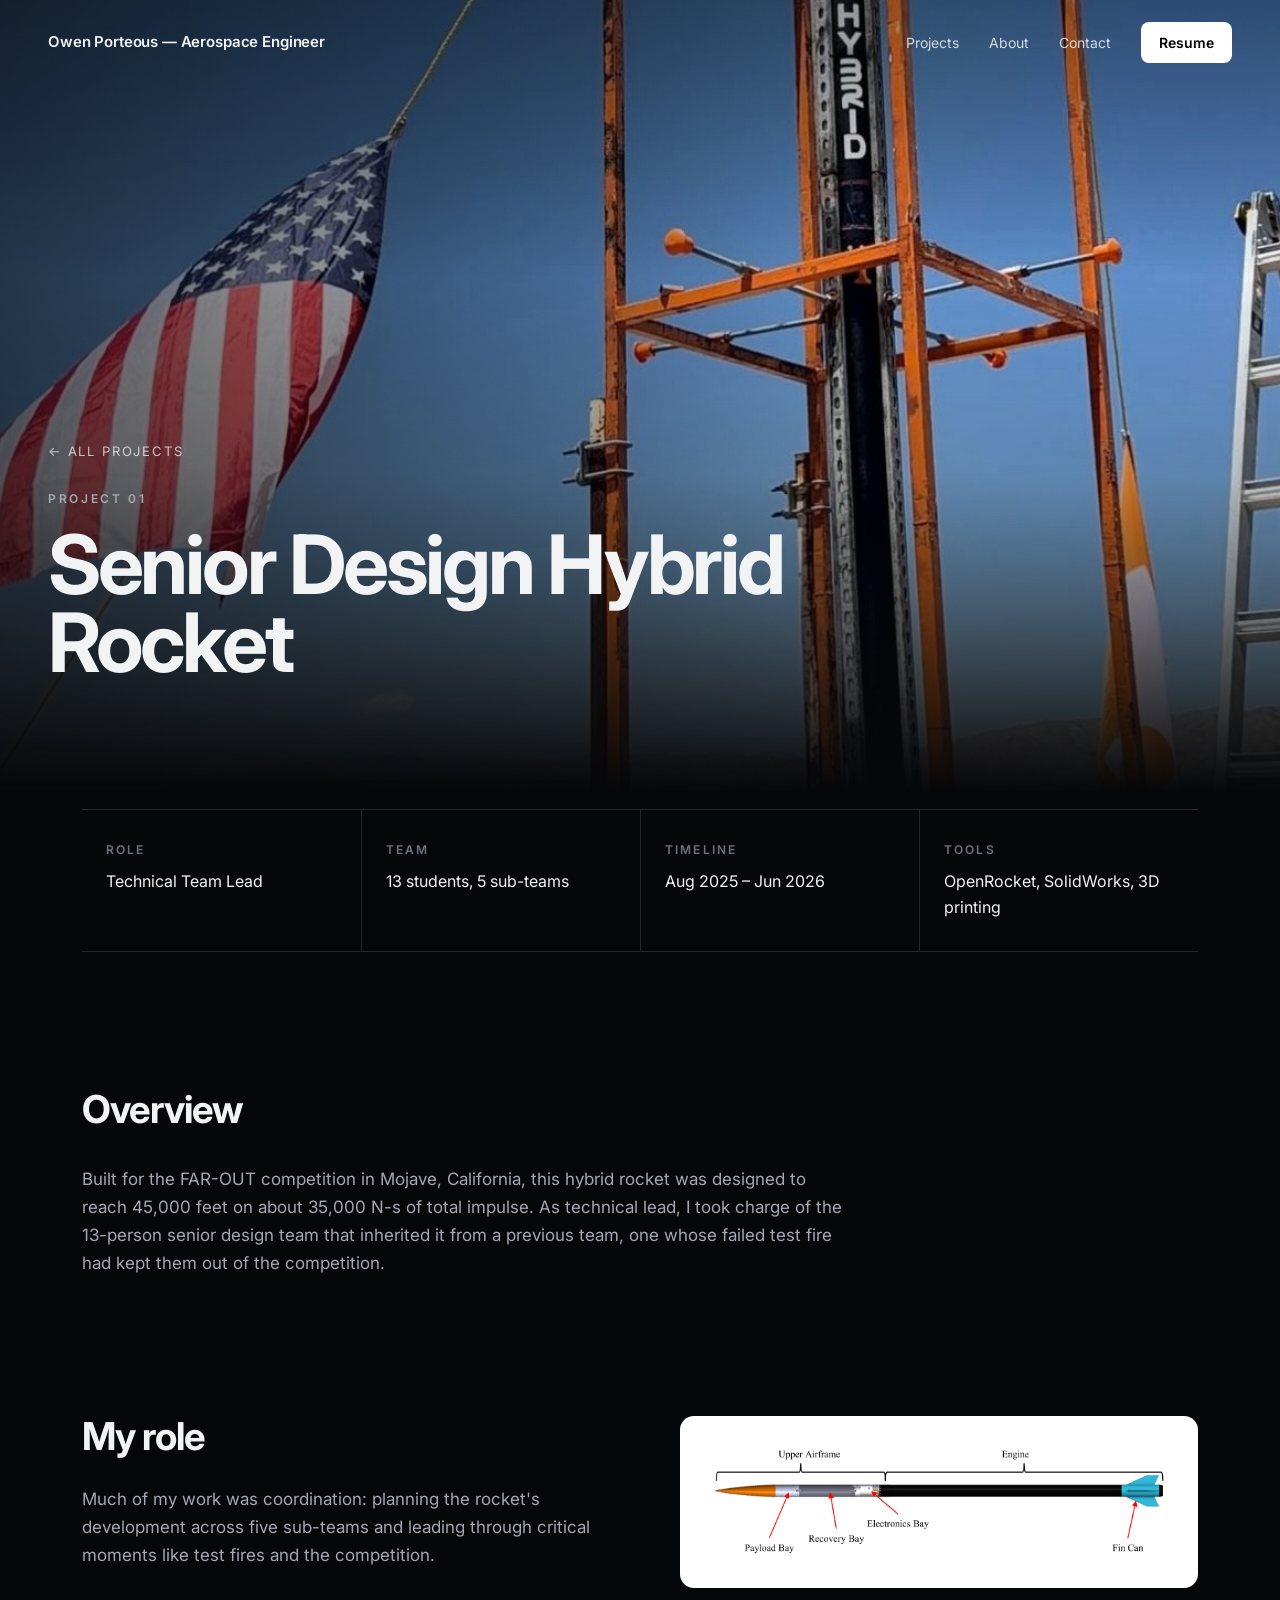
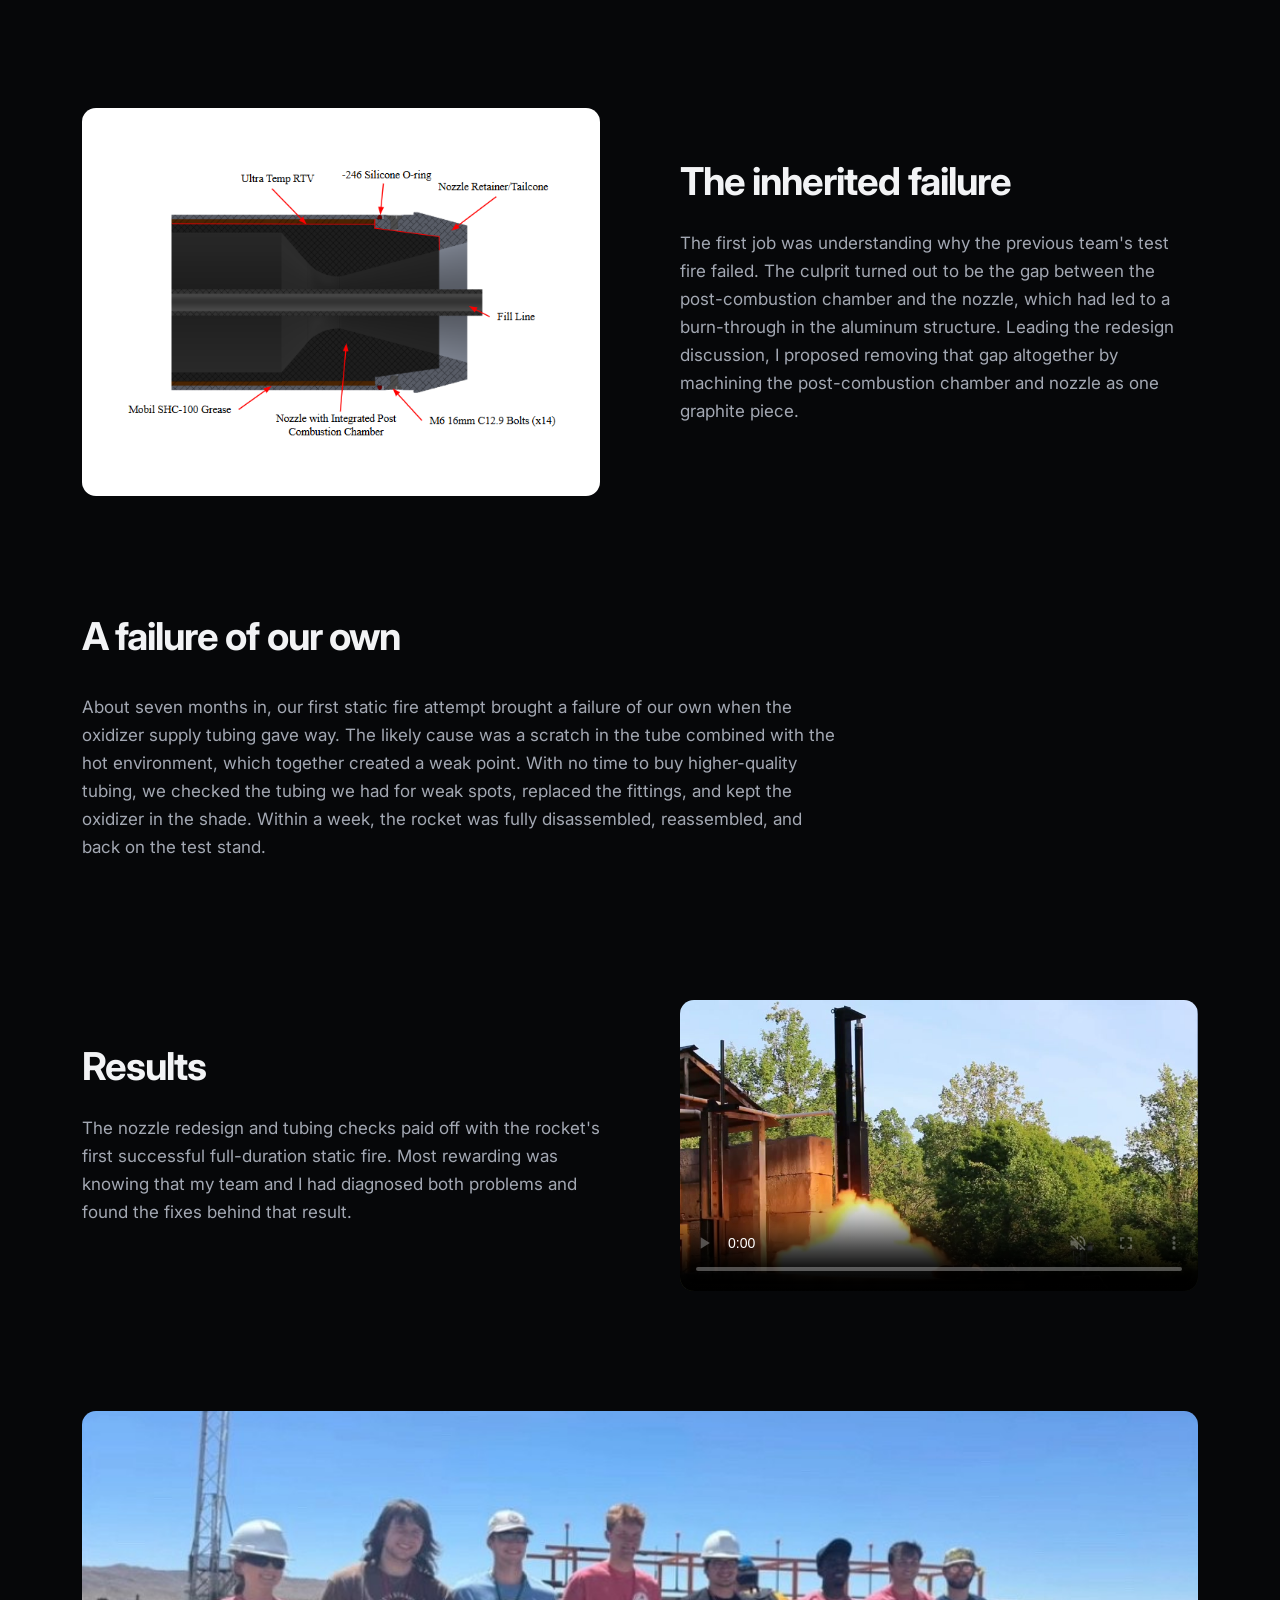
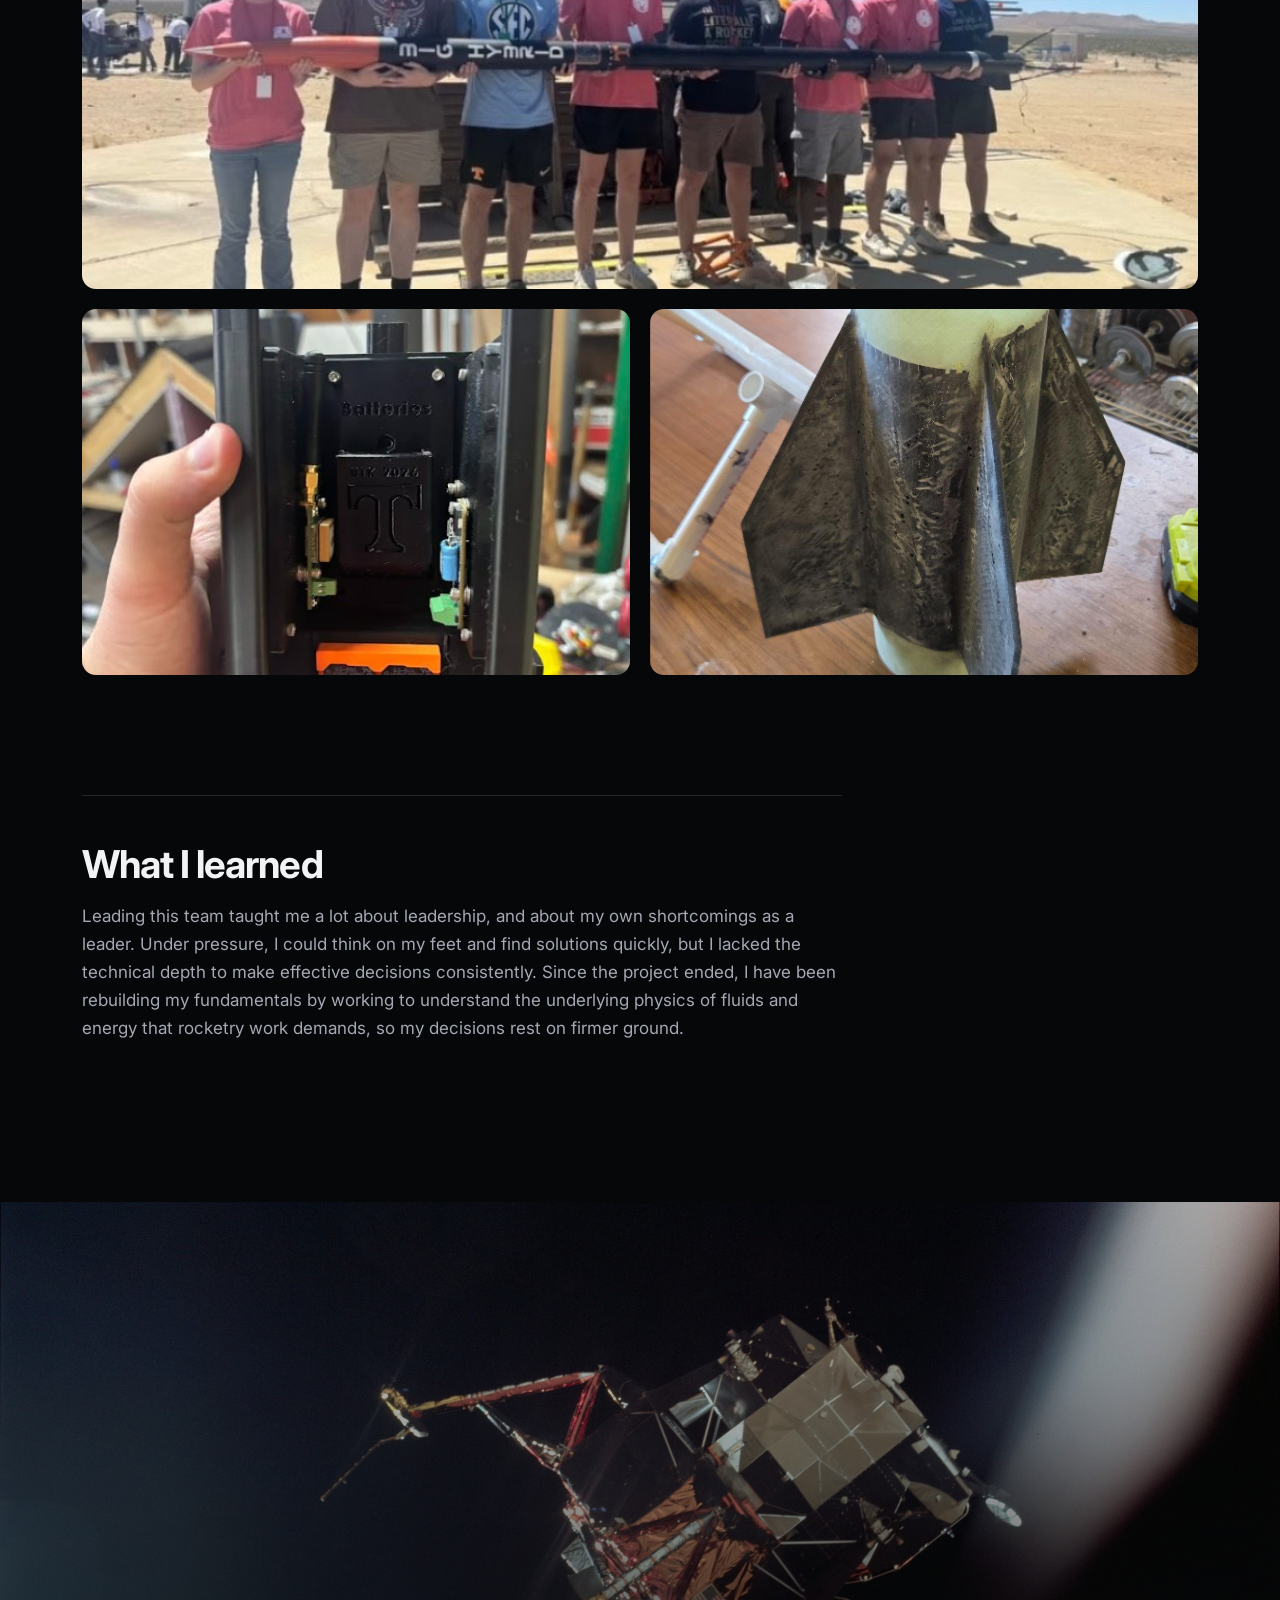
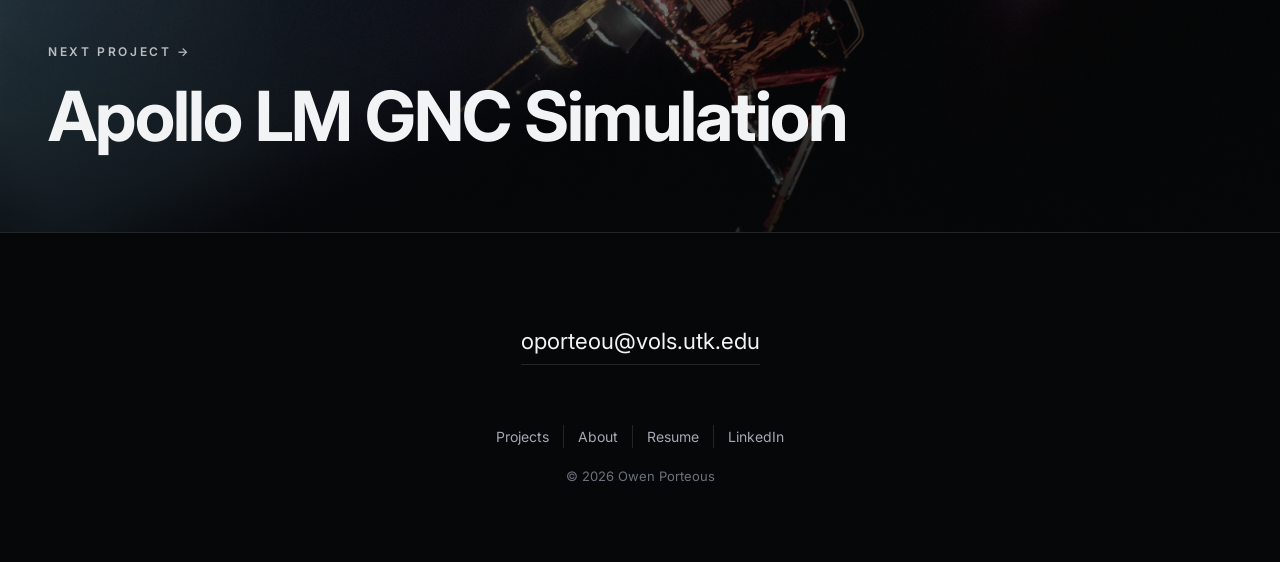
==== hybrid-rocket.html @ 9fbc8aa0 "Add files via upload" ====
<!doctype html>
<html lang="en">
<head>
  <meta charset="utf-8">
  <meta name="viewport" content="width=device-width, initial-scale=1">
  <title>Senior Design Hybrid Rocket — Owen Porteous</title>
  <meta name="description" content="Leading a 13-person senior design team through a burn-through diagnosis, a nozzle redesign, and a hybrid rocket's first successful full-duration static fire.">
  <link rel="icon" href="assets/favicon.svg" type="image/svg+xml">
  <link rel="icon" href="assets/favicon-32.png" sizes="32x32" type="image/png">
  <link rel="apple-touch-icon" href="assets/apple-touch-icon.png">
  <meta property="og:type" content="website">
  <meta property="og:title" content="Senior Design Hybrid Rocket — Owen Porteous">
  <meta property="og:description" content="Leading a 13-person senior design team through a burn-through diagnosis, a nozzle redesign, and a hybrid rocket's first successful full-duration static fire.">
  <meta property="og:image" content="assets/launch-stand.jpg">
  <meta name="twitter:card" content="summary_large_image">
  <link rel="preconnect" href="https://fonts.googleapis.com">
  <link rel="preconnect" href="https://fonts.gstatic.com" crossorigin>
  <link href="https://fonts.googleapis.com/css2?family=Inter:wght@400;500;600;700&display=swap" rel="stylesheet">
  <link rel="stylesheet" href="style.css">
</head>
<body>

  <nav class="nav">
    <a class="brand" href="index.html">Owen Porteous<span class="hide-sm"> — Aerospace Engineer</span></a>
    <div class="nav-links">
      <a href="index.html#projects">Projects</a>
      <a href="index.html#about" class="hide-sm">About</a>
      <a href="index.html#contact" class="hide-sm">Contact</a>
      <a class="btn-resume" href="assets/Owen-Porteous-Resume.pdf" target="_blank" rel="noopener">Resume</a>
    </div>
  </nav>

  <header class="hero project-hero">
    <div class="hero-media">
      <img class="fill" src="assets/launch-stand.jpg" alt="Hybrid rocket on the launch tower in the Mojave Desert" style="object-position: 50% 58%">
    </div>
    <div class="hero-copy">
      <a class="back-link" href="index.html#projects">← All projects</a>
      <span class="eyebrow">Project 01</span>
      <h1>Senior Design Hybrid Rocket</h1>
    </div>
  </header>

  <main class="wrap">

    <dl class="facts reveal">
      <div class="fact"><dt>Role</dt><dd>Technical Team Lead</dd></div>
      <div class="fact"><dt>Team</dt><dd>13 students, 5 sub-teams</dd></div>
      <div class="fact"><dt>Timeline</dt><dd>Aug 2025 – Jun 2026</dd></div>
      <div class="fact"><dt>Tools</dt><dd>OpenRocket, SolidWorks, 3D printing</dd></div>
    </dl>

    <section class="story prose reveal">
      <h2>Overview</h2>
      <p>Built for the FAR-OUT competition in Mojave, California, this hybrid rocket was designed to reach 45,000 feet on about 35,000 N-s of total impulse. As technical lead, I took charge of the 13-person senior design team that inherited it from a previous team, one whose failed test fire had kept them out of the competition.</p>
    </section>

    <section class="story split reveal">
      <div>
        <h2>My role</h2>
        <p>Much of my work was coordination: planning the rocket's development across five sub-teams and leading through critical moments like test fires and the competition.</p>
      </div>
      <figure>
        <div class="split-media diagram diagram--wide">
          <img src="assets/diagram-vehicle.png" alt="Side view of the rocket labelled payload bay, recovery bay, electronics bay, engine and fin can">
        </div>
      </figure>
    </section>

    <section class="story split flip reveal">
      <div>
        <h2>The inherited failure</h2>
        <p>The first job was understanding why the previous team's test fire failed. The culprit turned out to be the gap between the post-combustion chamber and the nozzle, which had led to a burn-through in the aluminum structure. Leading the redesign discussion, I proposed removing that gap altogether by machining the post-combustion chamber and nozzle as one graphite piece.</p>
      </div>
      <figure>
        <div class="split-media diagram">
          <img src="assets/diagram-nozzle-redesign.png" alt="Cross-section of the aft engine showing the graphite nozzle with integrated post-combustion chamber">
        </div>
      </figure>
    </section>

    <section class="story prose reveal">
      <h2>A failure of our own</h2>
      <p>About seven months in, our first static fire attempt brought a failure of our own when the oxidizer supply tubing gave way. The likely cause was a scratch in the tube combined with the hot environment, which together created a weak point. With no time to buy higher-quality tubing, we checked the tubing we had for weak spots, replaced the fittings, and kept the oxidizer in the shade. Within a week, the rocket was fully disassembled, reassembled, and back on the test stand.</p>
    </section>

    <section class="story split reveal">
      <div>
        <h2>Results</h2>
        <p>The nozzle redesign and tubing checks paid off with the rocket's first successful full-duration static fire. Most rewarding was knowing that my team and I had diagnosed both problems and found the fixes behind that result.</p>
      </div>
      <figure>
        <div class="split-media video">
          <video class="fill" src="assets/static-fire.mp4" poster="assets/static-fire-poster.jpg" controls muted playsinline preload="metadata"></video>
        </div>
      </figure>
    </section>

    <div class="gallery reveal">
      <div class="shot wide"><img class="fill" src="assets/team-far-out.jpg" alt="Nine team members holding the rocket at the launch site in the Mojave Desert" style="object-position: 50% 48%"></div>
      <div class="shot"><img class="fill" src="assets/electronics-bay.jpg" alt="The 3D-printed electronics bay with altimeters and GPS installed" style="object-position: 50% 45%"></div>
      <div class="shot"><img class="fill" src="assets/fin-can.jpg" alt="Carbon fiber fin can during construction" style="object-position: 50% 55%"></div>
    </div>

    <section class="callout prose reveal">
      <h2>What I learned</h2>
      <p>Leading this team taught me a lot about leadership, and about my own shortcomings as a leader. Under pressure, I could think on my feet and find solutions quickly, but I lacked the technical depth to make effective decisions consistently. Since the project ended, I have been rebuilding my fundamentals by working to understand the underlying physics of fluids and energy that rocketry work demands, so my decisions rest on firmer ground.</p>
    </section>
  </main>

  <a class="next" href="mclaurin-apollo-11.html">
    <img class="fill" src="assets/nasa-lm-eagle-separation.jpg" alt="" style="position:absolute;inset:0;object-position:62% 45%">
    <div class="next-copy">
      <span class="eyebrow">Next project →</span>
      <h2>Apollo LM GNC Simulation</h2>
    </div>
  </a>

  <footer class="footer" id="contact">
    <div class="wrap">
      <a class="footer-email" href="mailto:oporteou@vols.utk.edu">oporteou@vols.utk.edu</a>
      <div class="footer-links">
        <a href="index.html#projects">Projects</a>
        <a href="index.html#about">About</a>
        <a href="assets/Owen-Porteous-Resume.pdf" target="_blank" rel="noopener">Resume</a>
        <a href="https://www.linkedin.com/in/OwenPorteous" target="_blank" rel="noopener">LinkedIn</a>
      </div>
      <p class="copyright">© 2026 Owen Porteous</p>
    </div>
  </footer>

  <script src="script.js"></script>
</body>
</html>
---- style.css ----
:root {
  --bg: #060709;
  --bg-raised: #0d0f13;
  --line: rgba(255, 255, 255, 0.12);
  --text: #f2f3f5;
  --muted: #a3a8b3;
  --faint: #6c727d;
  --max: 1180px;
  --radius: 14px;
  --ease: cubic-bezier(0.2, 0.7, 0.2, 1);
}

* { box-sizing: border-box; }
html { scroll-behavior: smooth; }
body {
  margin: 0;
  background: var(--bg);
  color: var(--text);
  font-family: "Inter", system-ui, -apple-system, "Segoe UI", Roboto, sans-serif;
  font-size: 17px;
  line-height: 1.65;
  -webkit-font-smoothing: antialiased;
}
a { color: inherit; text-decoration: none; }
img { max-width: 100%; display: block; }
h1, h2, h3 { margin: 0; letter-spacing: -0.025em; line-height: 1.05; font-weight: 700; }
p { margin: 0 0 1.1em; }

.wrap { max-width: var(--max); margin: 0 auto; padding: 0 32px; }

.nav {
  position: fixed;
  inset: 0 0 auto 0;
  z-index: 50;
  display: flex;
  align-items: center;
  justify-content: space-between;
  padding: 22px 48px;
  transition: background 0.4s var(--ease), padding 0.4s var(--ease), border-color 0.4s;
  border-bottom: 1px solid transparent;
}
.nav.scrolled {
  background: rgba(6, 7, 9, 0.78);
  backdrop-filter: blur(14px);
  -webkit-backdrop-filter: blur(14px);
  padding: 14px 48px;
  border-color: var(--line);
}
.brand { font-weight: 600; font-size: 15px; letter-spacing: -0.01em; }
.nav-links { display: flex; align-items: center; gap: 30px; font-size: 14px; }
.nav-links a:not(.btn-resume) { color: rgba(255, 255, 255, 0.78); transition: color 0.2s; }
.nav-links a:not(.btn-resume):hover { color: #fff; }
.btn-resume {
  padding: 9px 18px;
  border-radius: 8px;
  background: #fff;
  color: #000;
  font-weight: 600;
  transition: transform 0.2s var(--ease), background 0.2s;
}
.btn-resume:hover { transform: translateY(-1px); background: #e6e8ec; }

.hero {
  position: relative;
  height: 100vh;
  min-height: 640px;
  display: flex;
  align-items: flex-end;
  overflow: hidden;
}
.hero-media { position: absolute; inset: 0; animation: slow-zoom 9s var(--ease) both; }
.hero::after {
  content: "";
  position: absolute;
  inset: 0;
  background:
    linear-gradient(90deg, rgba(6, 7, 9, 0.6) 0%, rgba(6, 7, 9, 0.25) 45%, rgba(6, 7, 9, 0) 70%),
    linear-gradient(180deg, rgba(6, 7, 9, 0.35) 0%, rgba(6, 7, 9, 0) 35%, rgba(6, 7, 9, 0.2) 60%, var(--bg) 100%);
  pointer-events: none;
}
.hero-copy { position: relative; z-index: 2; padding: 0 48px 110px; max-width: 900px; }
.hero h1 { font-size: clamp(3rem, 7.4vw, 6.6rem); letter-spacing: -0.04em; line-height: 0.95; }
@keyframes slow-zoom { from { transform: scale(1.12); } to { transform: scale(1); } }

.intro {
  position: relative;
  min-height: 92vh;
  display: flex;
  align-items: center;
  padding: 140px 0 100px;
  overflow: hidden;
  background:
    radial-gradient(ellipse 55% 55% at 78% 42%, rgba(70, 105, 190, 0.20) 0%, transparent 70%),
    radial-gradient(ellipse 45% 40% at 8% 100%, rgba(217, 89, 28, 0.12) 0%, transparent 70%),
    var(--bg);
}
.intro::after {
  content: "";
  position: absolute;
  inset: auto 0 0 0;
  height: 1px;
  background: linear-gradient(90deg, transparent, var(--line) 20%, var(--line) 80%, transparent);
}
.intro-grid {
  width: 100%;
  max-width: var(--max);
  margin: 0 auto;
  padding: 0 32px;
  display: grid;
  grid-template-columns: 1.2fr 0.8fr;
  gap: 88px;
  align-items: center;
}
.intro h1 { font-size: clamp(3rem, 6.2vw, 5.4rem); letter-spacing: -0.04em; line-height: 0.98; }
.intro-sub { margin: 28px 0 38px; max-width: 560px; font-size: clamp(1.05rem, 1.4vw, 1.2rem); color: var(--muted); }
.intro-actions { display: flex; flex-wrap: wrap; gap: 12px; align-items: center; }
.intro-actions .btn-outline { margin-top: 0; }
.btn-solid {
  display: inline-block;
  padding: 12px 22px;
  border-radius: 8px;
  background: #fff;
  color: #000;
  font-size: 14px;
  font-weight: 600;
  transition: background 0.25s, transform 0.25s var(--ease);
}
.btn-solid:hover { background: #e6e8ec; transform: translateY(-1px); }
.headshot {
  position: relative;
  aspect-ratio: 4 / 5;
  border-radius: 20px;
  overflow: hidden;
  border: 1px solid var(--line);
  box-shadow: 0 50px 100px -40px rgba(0, 0, 0, 0.9), 0 0 0 1px rgba(255, 255, 255, 0.03);
}
.headshot::after {
  content: "";
  position: absolute;
  inset: 0;
  background: linear-gradient(180deg, transparent 60%, rgba(6, 7, 9, 0.35) 100%);
}
.intro-copy > * { animation: rise 1s var(--ease) both; }
.intro-copy > :nth-child(2) { animation-delay: 0.08s; }
.intro-copy > :nth-child(3) { animation-delay: 0.16s; }
.intro-copy > :nth-child(4) { animation-delay: 0.24s; }
.headshot { animation: rise 1.2s 0.1s var(--ease) both; }
@keyframes rise { from { opacity: 0; transform: translateY(24px); } to { opacity: 1; transform: none; } }

@media (prefers-reduced-motion: reduce) {
  .intro-copy > *, .headshot { animation: none; }
}
@media (max-width: 860px) {
  .intro { min-height: 0; padding: 110px 0 80px; }
  .intro-grid { grid-template-columns: 1fr; gap: 40px; padding: 0 22px; }
  .headshot { order: -1; width: 62%; max-width: 280px; }
}

.section { padding: 140px 0; }
.section + .section { border-top: 1px solid var(--line); }
.eyebrow {
  display: block;
  margin-bottom: 18px;
  font-size: 12px;
  font-weight: 600;
  letter-spacing: 0.22em;
  text-transform: uppercase;
  color: var(--muted);
}
.section-title { font-size: clamp(2.2rem, 4.4vw, 3.6rem); margin-bottom: 96px; }

.project-row {
  display: grid;
  grid-template-columns: 1fr 1.15fr;
  gap: 80px;
  align-items: center;
}
.project-row + .project-row { margin-top: 170px; }
.project-media {
  aspect-ratio: 1 / 1;
  border-radius: var(--radius);
  overflow: hidden;
  box-shadow: 0 40px 80px -30px rgba(0, 0, 0, 0.8);
}
.project-media > * { transition: transform 1.2s var(--ease); }
.project-row:hover .project-media > * { transform: scale(1.04); }
.project-num { font: 500 13px/1 ui-monospace, Consolas, monospace; color: var(--faint); letter-spacing: 0.1em; }
.project-text { container-type: inline-size; min-width: 0; }
.project-text h3 { margin: 16px 0 26px; font-size: clamp(1.2rem, 7.1cqi, 3rem); white-space: nowrap; letter-spacing: -0.03em; }
.project-text p { color: var(--muted); }
.tags { display: flex; flex-wrap: nowrap; gap: 8px; margin: 6px 0 34px; padding: 0; list-style: none; }
.tags li { padding: 5px 11px; border: 1px solid var(--line); border-radius: 999px; font-size: clamp(11px, 2.3cqi, 13px); color: var(--muted); white-space: nowrap; }
.btn-block {
  display: block;
  width: 100%;
  padding: 17px;
  border-radius: 10px;
  background: #fff;
  color: #000;
  font-size: 15px;
  font-weight: 600;
  text-align: center;
  transition: background 0.25s, transform 0.25s var(--ease);
}
.btn-block:hover { background: #e6e8ec; transform: translateY(-2px); }

.band { position: relative; height: 78vh; min-height: 440px; overflow: hidden; }

.about { display: grid; grid-template-columns: 1.05fr 1fr; gap: 96px; align-items: start; }
.about h2 { font-size: clamp(2.2rem, 4vw, 3.2rem); margin-bottom: 34px; }
.about p { color: var(--muted); }
.btn-outline {
  display: inline-block;
  margin-top: 14px;
  padding: 12px 22px;
  border: 1px solid rgba(255, 255, 255, 0.55);
  border-radius: 8px;
  font-size: 14px;
  transition: background 0.25s, color 0.25s;
}
.btn-outline:hover { background: #fff; color: #000; }
figure { margin: 0; }
.about-photo { aspect-ratio: 4 / 5; border-radius: var(--radius); overflow: hidden; }

.footer { padding: 90px 0 60px; border-top: 1px solid var(--line); text-align: center; }
.footer-cta { font-size: clamp(2rem, 4vw, 3.2rem); margin-bottom: 20px; }
.footer-email { display: inline-block; font-size: clamp(1.1rem, 2vw, 1.4rem); border-bottom: 1px solid var(--line); padding-bottom: 4px; margin-bottom: 60px; }
.footer-links { display: flex; justify-content: center; flex-wrap: wrap; gap: 0; font-size: 14px; }
.footer-links a { padding: 0 14px; color: var(--muted); }
.footer-links a + a { border-left: 1px solid var(--line); }
.footer-links a:hover { color: #fff; }
.copyright { margin-top: 18px; font-size: 13px; color: var(--faint); }

.project-hero { height: 88vh; }
.project-hero h1 { font-size: clamp(2.8rem, 6.4vw, 5.6rem); }
.back-link { display: inline-block; margin-bottom: 26px; font-size: 13px; letter-spacing: 0.14em; text-transform: uppercase; color: rgba(255, 255, 255, 0.7); }
.back-link:hover { color: #fff; }

.facts { display: grid; grid-template-columns: repeat(4, 1fr); border-top: 1px solid var(--line); border-bottom: 1px solid var(--line); }
.fact { padding: 30px 24px; }
.fact + .fact { border-left: 1px solid var(--line); }
.fact dt { font-size: 12px; font-weight: 600; letter-spacing: 0.18em; text-transform: uppercase; color: var(--faint); margin-bottom: 8px; }
.fact dd { margin: 0; font-size: 16px; }

.prose { max-width: 760px; }
.prose h2, .split h2 { font-size: clamp(1.8rem, 3vw, 2.4rem); margin-bottom: 28px; }
.prose p, .split p { color: var(--muted); }
.story { padding: 120px 0 0; }
.split { display: grid; grid-template-columns: 1fr 1fr; gap: 80px; align-items: center; }
.split.flip > :first-child { order: 2; }
.split-media { aspect-ratio: 4 / 3; border-radius: var(--radius); overflow: hidden; }
.gallery { display: grid; grid-template-columns: 1fr 1fr; gap: 20px; margin-top: 120px; }
.gallery .shot { aspect-ratio: 3 / 2; border-radius: var(--radius); overflow: hidden; }
.gallery .shot.wide { grid-column: 1 / -1; aspect-ratio: 21 / 9; }
.callout { margin: 120px 0 0; padding: 48px 0 0; border-top: 1px solid var(--line); }
.callout h2 { font-size: clamp(1.8rem, 3vw, 2.4rem); margin-bottom: 18px; }
.callout p { color: var(--muted); }

.next { position: relative; display: flex; align-items: flex-end; height: 70vh; min-height: 420px; margin-top: 160px; overflow: hidden; }
.next > .fill { transition: transform 1.4s var(--ease); }
.next:hover > .fill { transform: scale(1.04); }
.next::after { content: ""; position: absolute; inset: 0; background: linear-gradient(180deg, rgba(6, 7, 9, 0.1), rgba(6, 7, 9, 0.85)); }
.next-copy { position: relative; z-index: 2; padding: 0 48px 80px; }
.next-copy h2 { font-size: clamp(2.4rem, 5.4vw, 4.6rem); }
.next-copy .eyebrow { color: rgba(255, 255, 255, 0.7); }

.fill { width: 100%; height: 100%; object-fit: cover; display: block; }
video.fill { background: #000; }

.diagram { background: #fff; display: grid; place-items: center; padding: 24px; }
.diagram img { width: 100%; height: 100%; object-fit: contain; }
.split-media.diagram--wide { aspect-ratio: auto; }
.diagram--wide img { height: auto; }

.split-media.video { aspect-ratio: 16 / 9; }

.infra { display: grid; grid-template-columns: repeat(3, 1fr); border-top: 1px solid var(--line); border-bottom: 1px solid var(--line); }
.infra-item { padding: 34px 28px 30px; }
.infra-item + .infra-item { border-left: 1px solid var(--line); }
.infra-num { font: 500 13px/1 ui-monospace, Consolas, monospace; color: var(--faint); letter-spacing: 0.1em; }
.infra-item h3 { margin: 14px 0 14px; font-size: 1.25rem; letter-spacing: -0.02em; line-height: 1.2; }
.infra-item p { margin: 0; color: var(--muted); font-size: 0.95rem; }
.story > h2 { font-size: clamp(1.8rem, 3vw, 2.4rem); margin-bottom: 36px; }
@media (max-width: 860px) {
  .infra { grid-template-columns: 1fr; }
  .infra-item + .infra-item { border-left: 0; border-top: 1px solid var(--line); }
  .infra-item { padding: 28px 4px; }
}

.split-media.logo-card {
  aspect-ratio: auto;
  width: fit-content;
  max-width: 100%;
  margin: 0 auto;
  padding: 24px 32px;
  background: #fff;
  box-shadow: 0 30px 60px -30px rgba(0, 0, 0, 0.8);
}
.logo-card img { display: block; width: 293px; max-width: 100%; height: auto; }

.split-media.flow { aspect-ratio: auto; background: var(--bg-raised); border: 1px solid var(--line); padding: 28px 20px 22px; }
.flow svg { display: block; width: 100%; height: auto; font-family: inherit; }
.flow .box { fill: #141820; stroke: rgba(255, 255, 255, 0.16); stroke-width: 1.2; }
.flow .box--input { stroke: #6f8fd8; }
.flow .box--output { stroke: #e0773a; }
.flow .box--todo { fill: none; stroke: #6c727d; stroke-dasharray: 6 5; }
.flow .t { fill: #f2f3f5; font-size: 18px; font-weight: 600; text-anchor: middle; }
.flow .s { fill: #a3a8b3; font-size: 14px; text-anchor: middle; }
.flow .t--todo { fill: #a3a8b3; }
.flow .arrow { stroke: #8a909b; stroke-width: 1.5; fill: none; }
.flow .arrow--todo { stroke-dasharray: 5 4; }
.flow .bracket { stroke: rgba(255, 255, 255, 0.22); stroke-width: 1.2; fill: none; }
.flow .blabel { fill: #7d838e; font-size: 12px; font-weight: 600; letter-spacing: 0.18em; text-anchor: middle; }
.flow .legend { fill: #a3a8b3; font-size: 14px; }
@media (max-width: 560px) { .split-media.flow { padding: 18px 6px 12px; } }
@media (max-width: 1060px) {
  .split--flow { grid-template-columns: 1fr; gap: 36px; }
  .split--flow.flip > :first-child { order: 0; }
  .split--flow figure { max-width: 560px; }
}

.js .reveal { opacity: 0; transform: translateY(32px); transition: opacity 1s var(--ease), transform 1s var(--ease); }
.js .reveal.in { opacity: 1; transform: none; }

@media (prefers-reduced-motion: reduce) {
  .hero-media { animation: none; }
  .js .reveal { opacity: 1; transform: none; transition: none; }
}

@media (max-width: 860px) {
  body { font-size: 16px; }
  .nav, .nav.scrolled { padding: 14px 20px; }
  .nav-links { gap: 16px; }
  .nav-links .hide-sm, .brand .hide-sm { display: none; }
  .btn-resume { padding: 7px 14px; }
  .hero-copy, .next-copy { padding: 0 22px 80px; }
  .wrap { padding: 0 22px; }
  .section { padding: 96px 0; }
  .section-title { margin-bottom: 56px; }
  .project-row, .about, .split { grid-template-columns: 1fr; gap: 36px; }
  .split.flip > :first-child { order: 0; }
  .project-row + .project-row { margin-top: 110px; }
  .facts { grid-template-columns: 1fr 1fr; }
  .fact:nth-child(3) { border-left: 0; }
  .fact:nth-child(n + 3) { border-top: 1px solid var(--line); }
  .gallery { grid-template-columns: 1fr; }
}

@media (max-width: 1060px) {
  .project-row { grid-template-columns: 1fr; gap: 36px; }
  .project-media { max-width: 560px; }
  .project-row + .project-row { margin-top: 110px; }
}

@media (max-width: 560px) {
  .project-text h3 { white-space: normal; font-size: 1.9rem; }
  .tags { flex-wrap: wrap; }
  .tags li { font-size: 12px; }
}
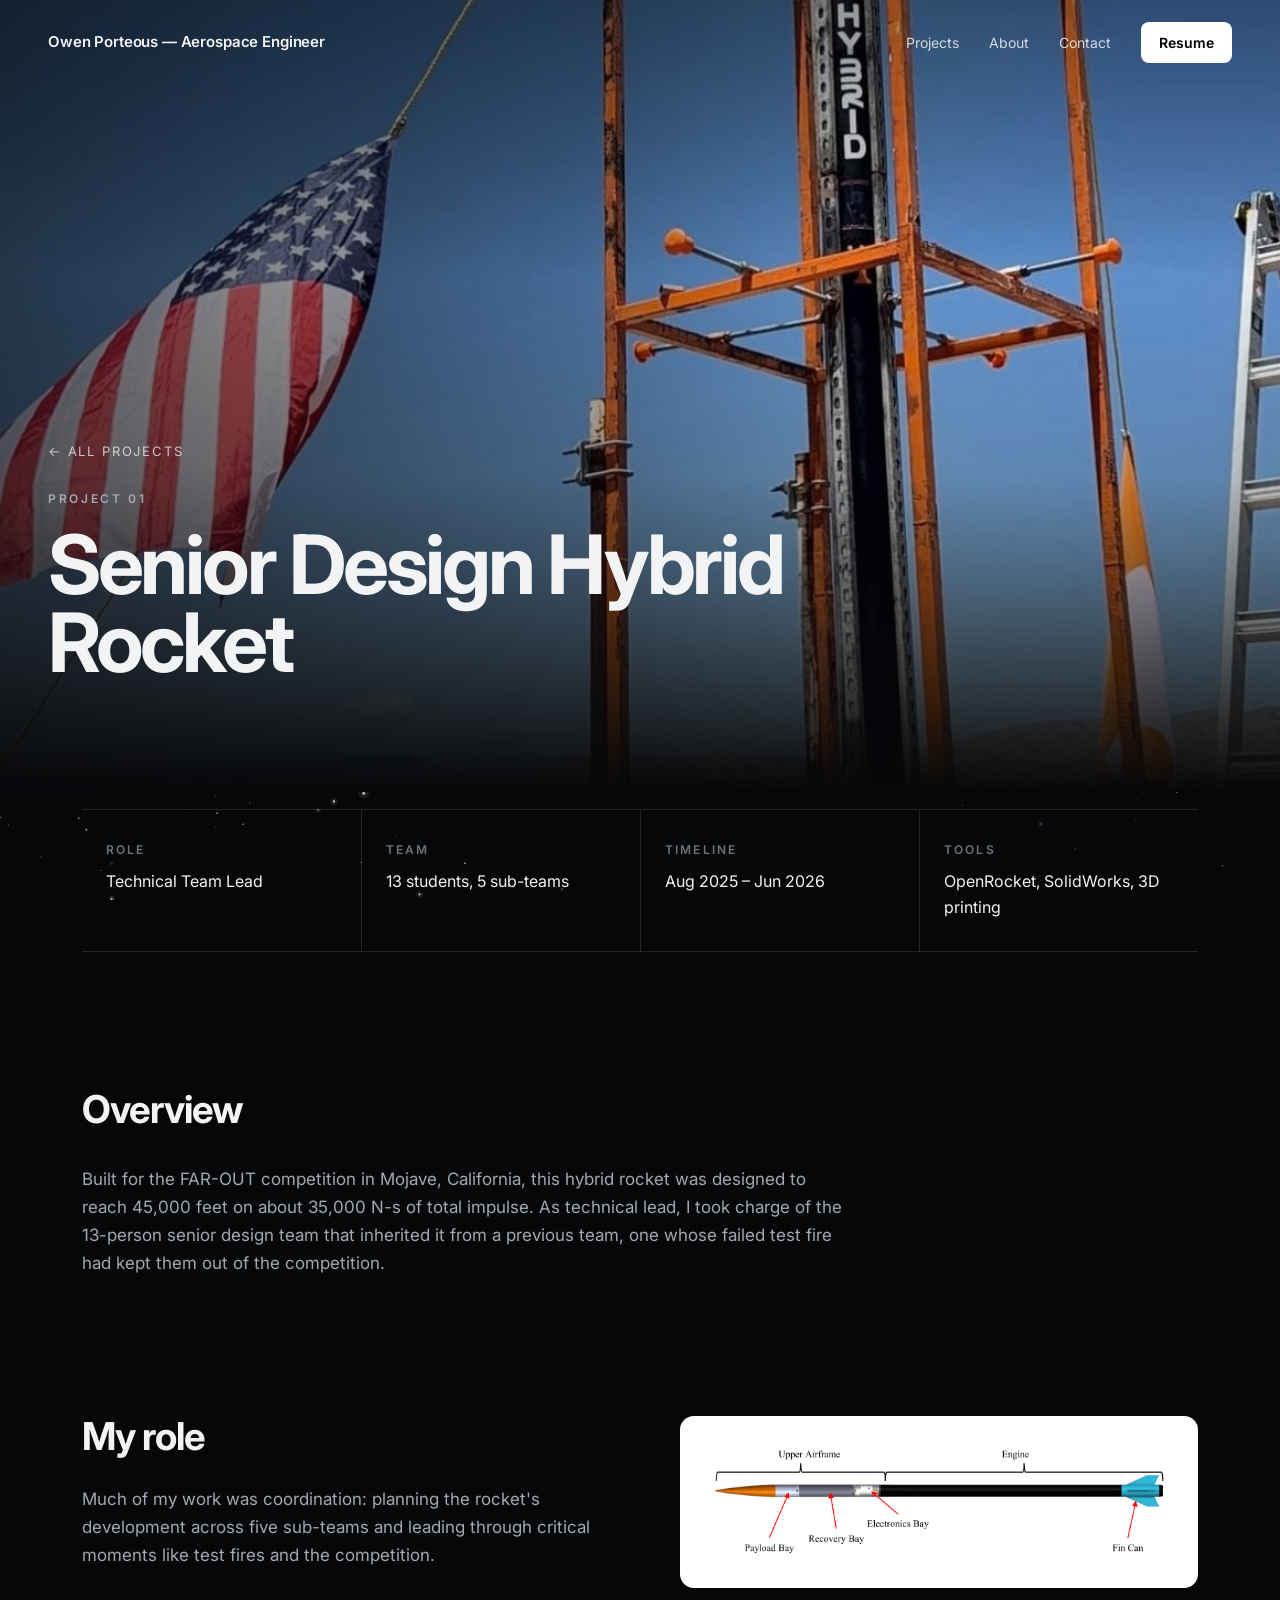
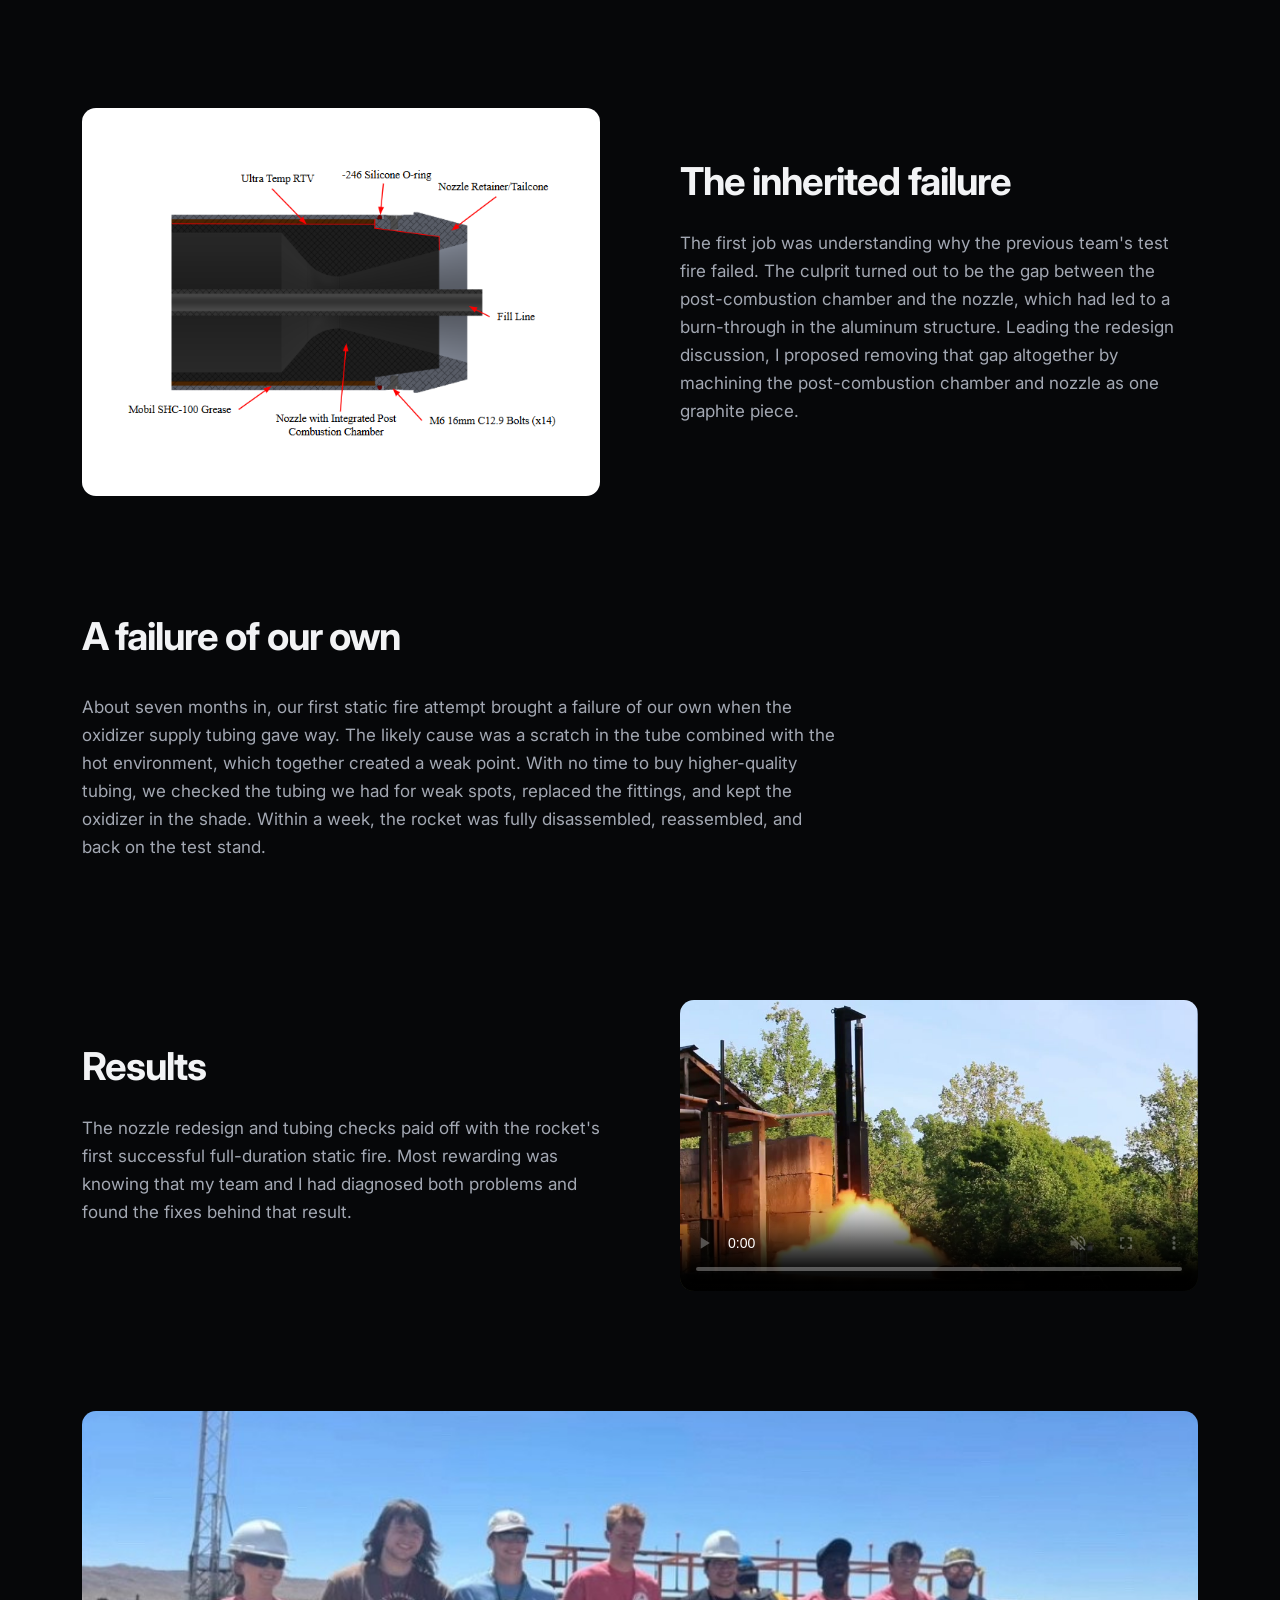
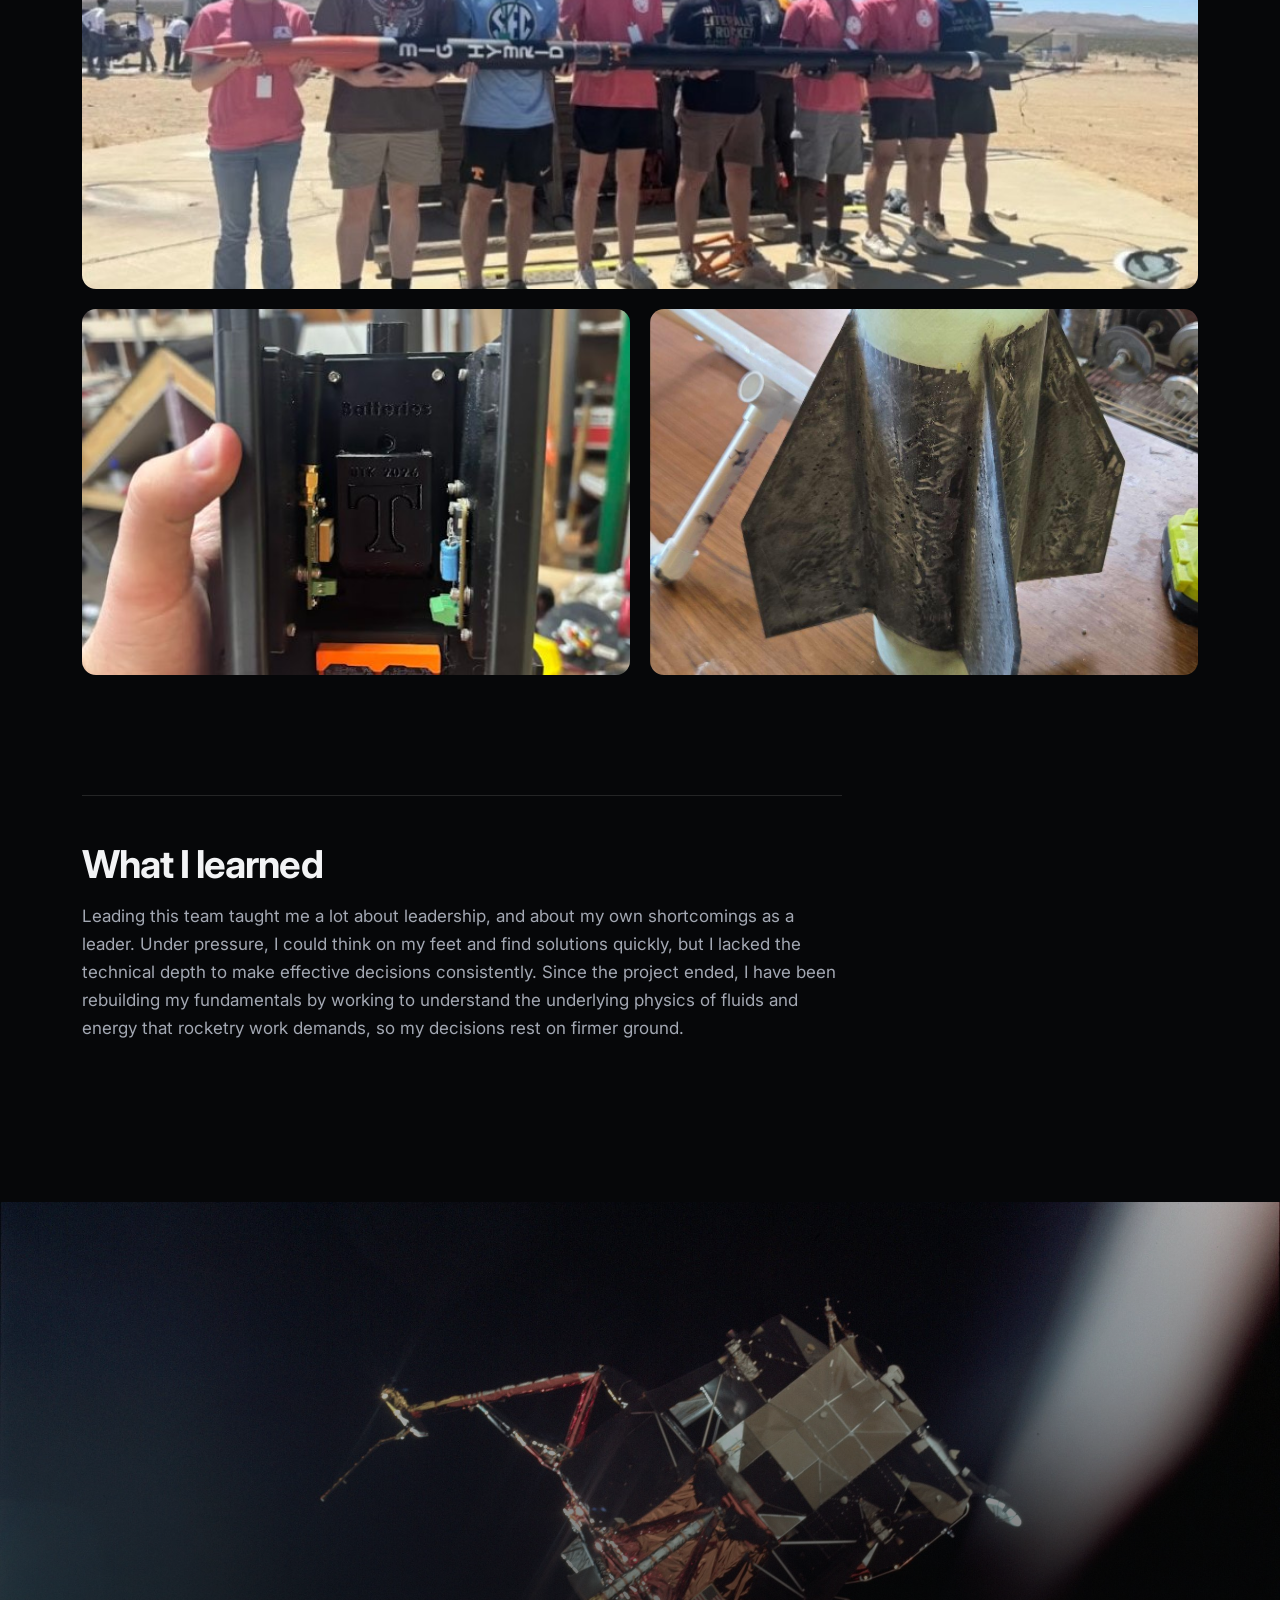
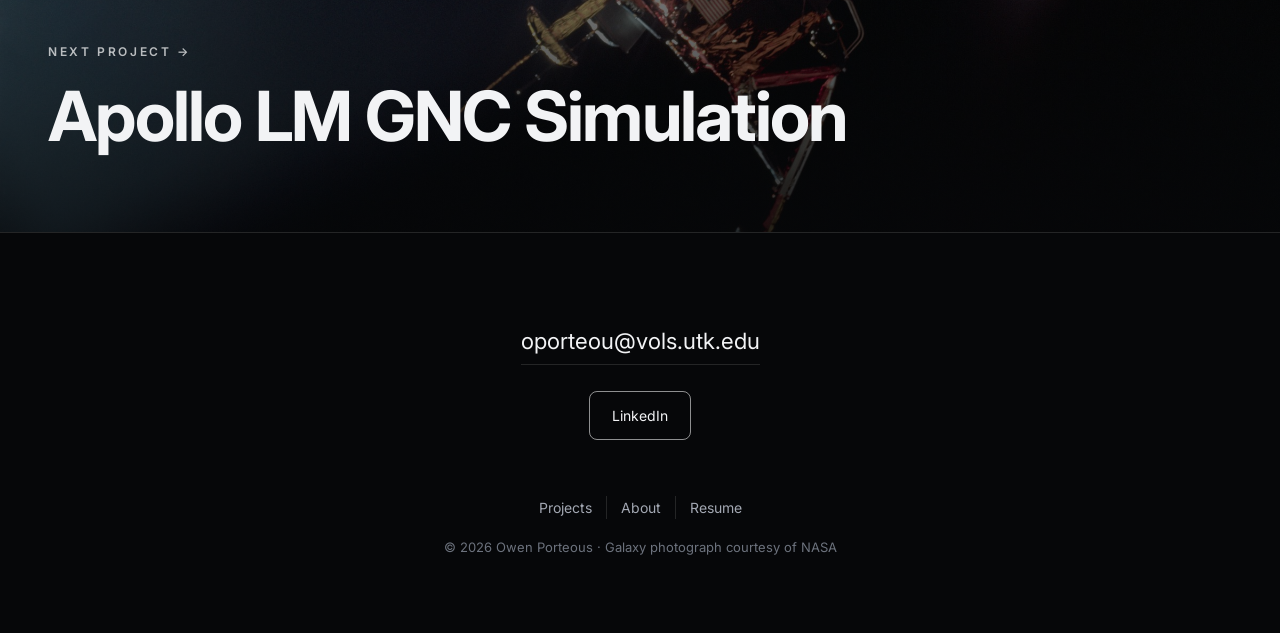
==== commit 960aca66: "Hubble galaxy, denser stars, LinkedIn contact button Co-Authored-By: Claude Opus 5 <noreply@anthropi" ====
--- a/hybrid-rocket.html
+++ b/hybrid-rocket.html
@@ -11,7 +11,8 @@
   <meta property="og:type" content="website">
   <meta property="og:title" content="Senior Design Hybrid Rocket — Owen Porteous">
   <meta property="og:description" content="Leading a 13-person senior design team through a burn-through diagnosis, a nozzle redesign, and a hybrid rocket's first successful full-duration static fire.">
-  <meta property="og:image" content="assets/launch-stand.jpg">
+  <meta property="og:url" content="https://owenporteous.github.io/hybrid-rocket.html">
+  <meta property="og:image" content="https://owenporteous.github.io/assets/launch-stand.jpg">
   <meta name="twitter:card" content="summary_large_image">
   <link rel="preconnect" href="https://fonts.googleapis.com">
   <link rel="preconnect" href="https://fonts.gstatic.com" crossorigin>
@@ -119,13 +120,13 @@
   <footer class="footer" id="contact">
     <div class="wrap">
       <a class="footer-email" href="mailto:oporteou@vols.utk.edu">oporteou@vols.utk.edu</a>
+      <div class="footer-actions"><a class="btn-outline" href="https://www.linkedin.com/in/OwenPorteous" target="_blank" rel="noopener">LinkedIn</a></div>
       <div class="footer-links">
         <a href="index.html#projects">Projects</a>
         <a href="index.html#about">About</a>
         <a href="assets/Owen-Porteous-Resume.pdf" target="_blank" rel="noopener">Resume</a>
-        <a href="https://www.linkedin.com/in/OwenPorteous" target="_blank" rel="noopener">LinkedIn</a>
       </div>
-      <p class="copyright">© 2026 Owen Porteous</p>
+      <p class="copyright">© 2026 Owen Porteous · Galaxy photograph courtesy of NASA</p>
     </div>
   </footer>
 
--- a/style.css
+++ b/style.css
@@ -28,6 +28,8 @@
 p { margin: 0 0 1.1em; }
 
 .wrap { max-width: var(--max); margin: 0 auto; padding: 0 32px; }
+
+#starfield, #galaxyfield { position: fixed; inset: 0; width: 100%; height: 100%; z-index: -1; pointer-events: none; }
 
 .nav {
   position: fixed;
@@ -92,8 +94,7 @@
   overflow: hidden;
   background:
     radial-gradient(ellipse 55% 55% at 78% 42%, rgba(70, 105, 190, 0.20) 0%, transparent 70%),
-    radial-gradient(ellipse 45% 40% at 8% 100%, rgba(217, 89, 28, 0.12) 0%, transparent 70%),
-    var(--bg);
+    radial-gradient(ellipse 45% 40% at 8% 100%, rgba(217, 89, 28, 0.12) 0%, transparent 70%);
 }
 .intro::after {
   content: "";
@@ -225,7 +226,9 @@
 
 .footer { padding: 90px 0 60px; border-top: 1px solid var(--line); text-align: center; }
 .footer-cta { font-size: clamp(2rem, 4vw, 3.2rem); margin-bottom: 20px; }
-.footer-email { display: inline-block; font-size: clamp(1.1rem, 2vw, 1.4rem); border-bottom: 1px solid var(--line); padding-bottom: 4px; margin-bottom: 60px; }
+.footer-email { display: inline-block; font-size: clamp(1.1rem, 2vw, 1.4rem); border-bottom: 1px solid var(--line); padding-bottom: 4px; margin-bottom: 26px; }
+.footer-actions { margin-bottom: 56px; }
+.footer-actions .btn-outline { margin-top: 0; }
 .footer-links { display: flex; justify-content: center; flex-wrap: wrap; gap: 0; font-size: 14px; }
 .footer-links a { padding: 0 14px; color: var(--muted); }
 .footer-links a + a { border-left: 1px solid var(--line); }
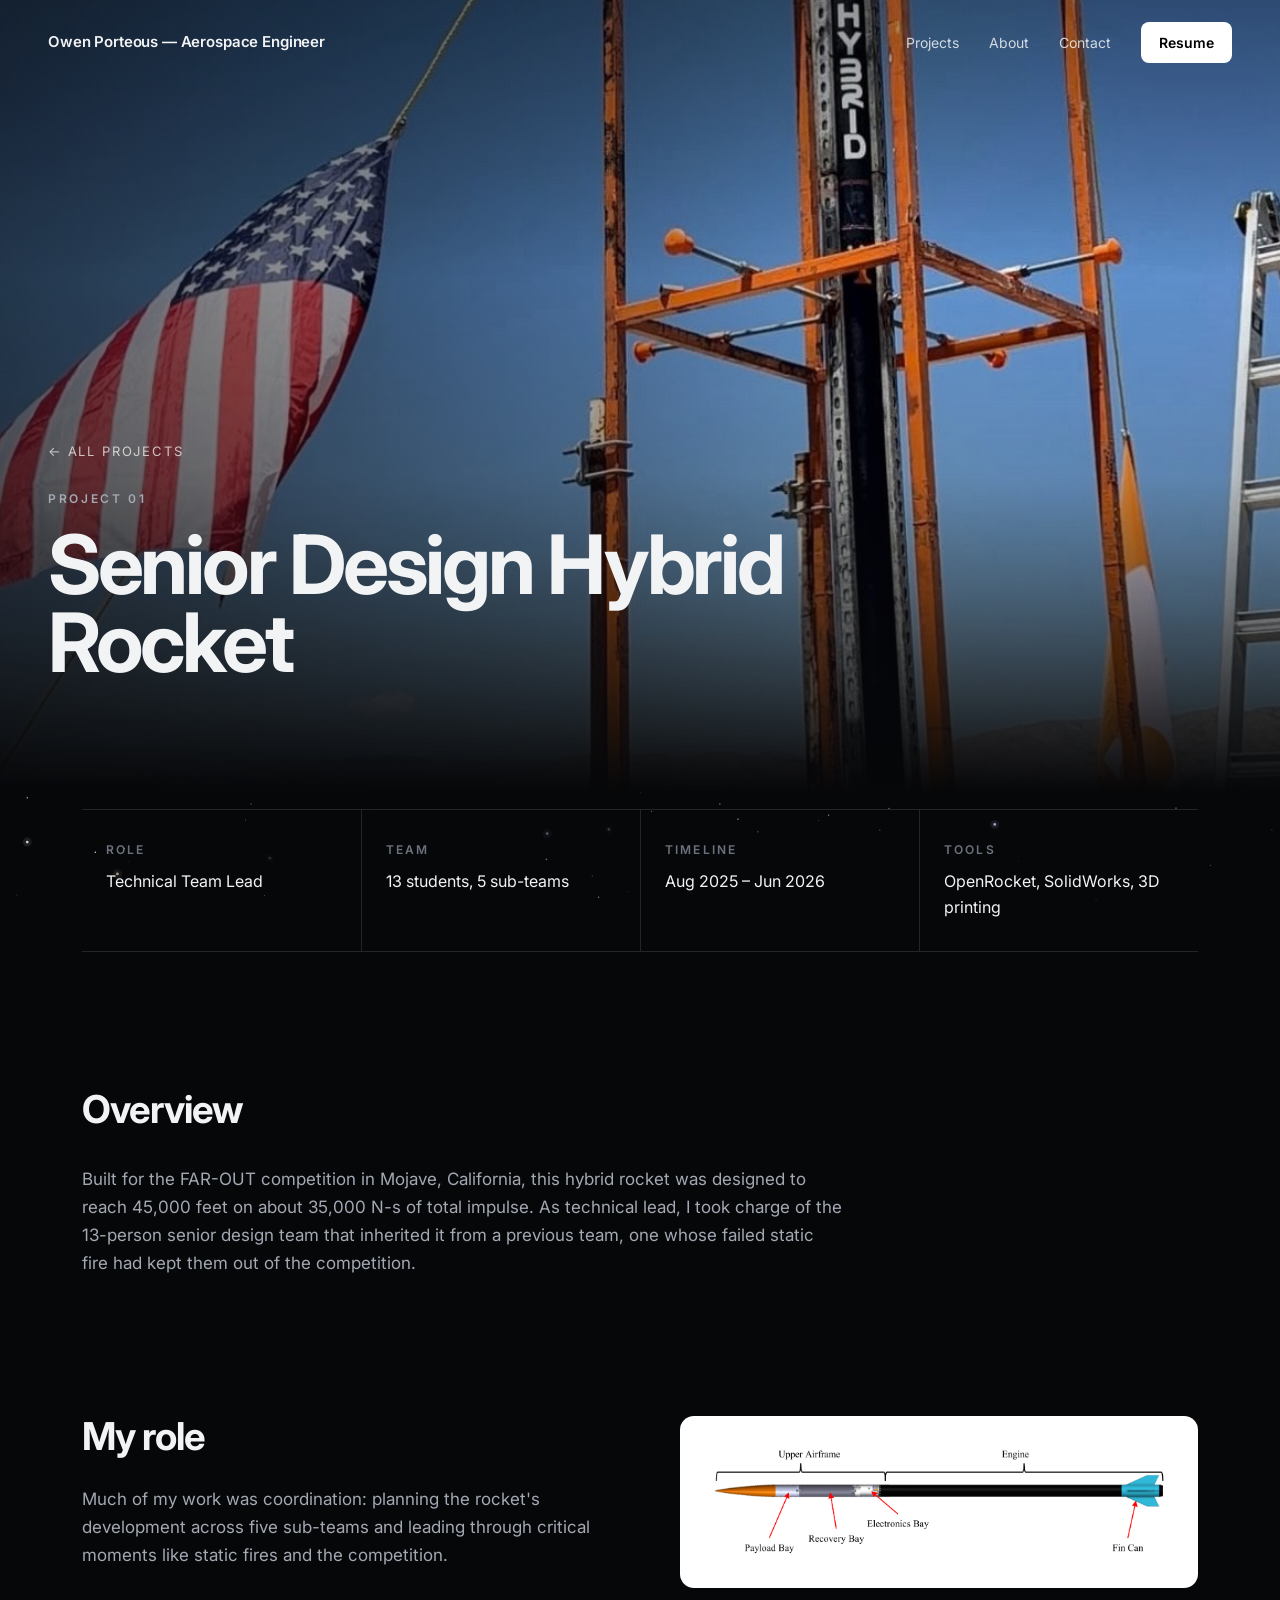
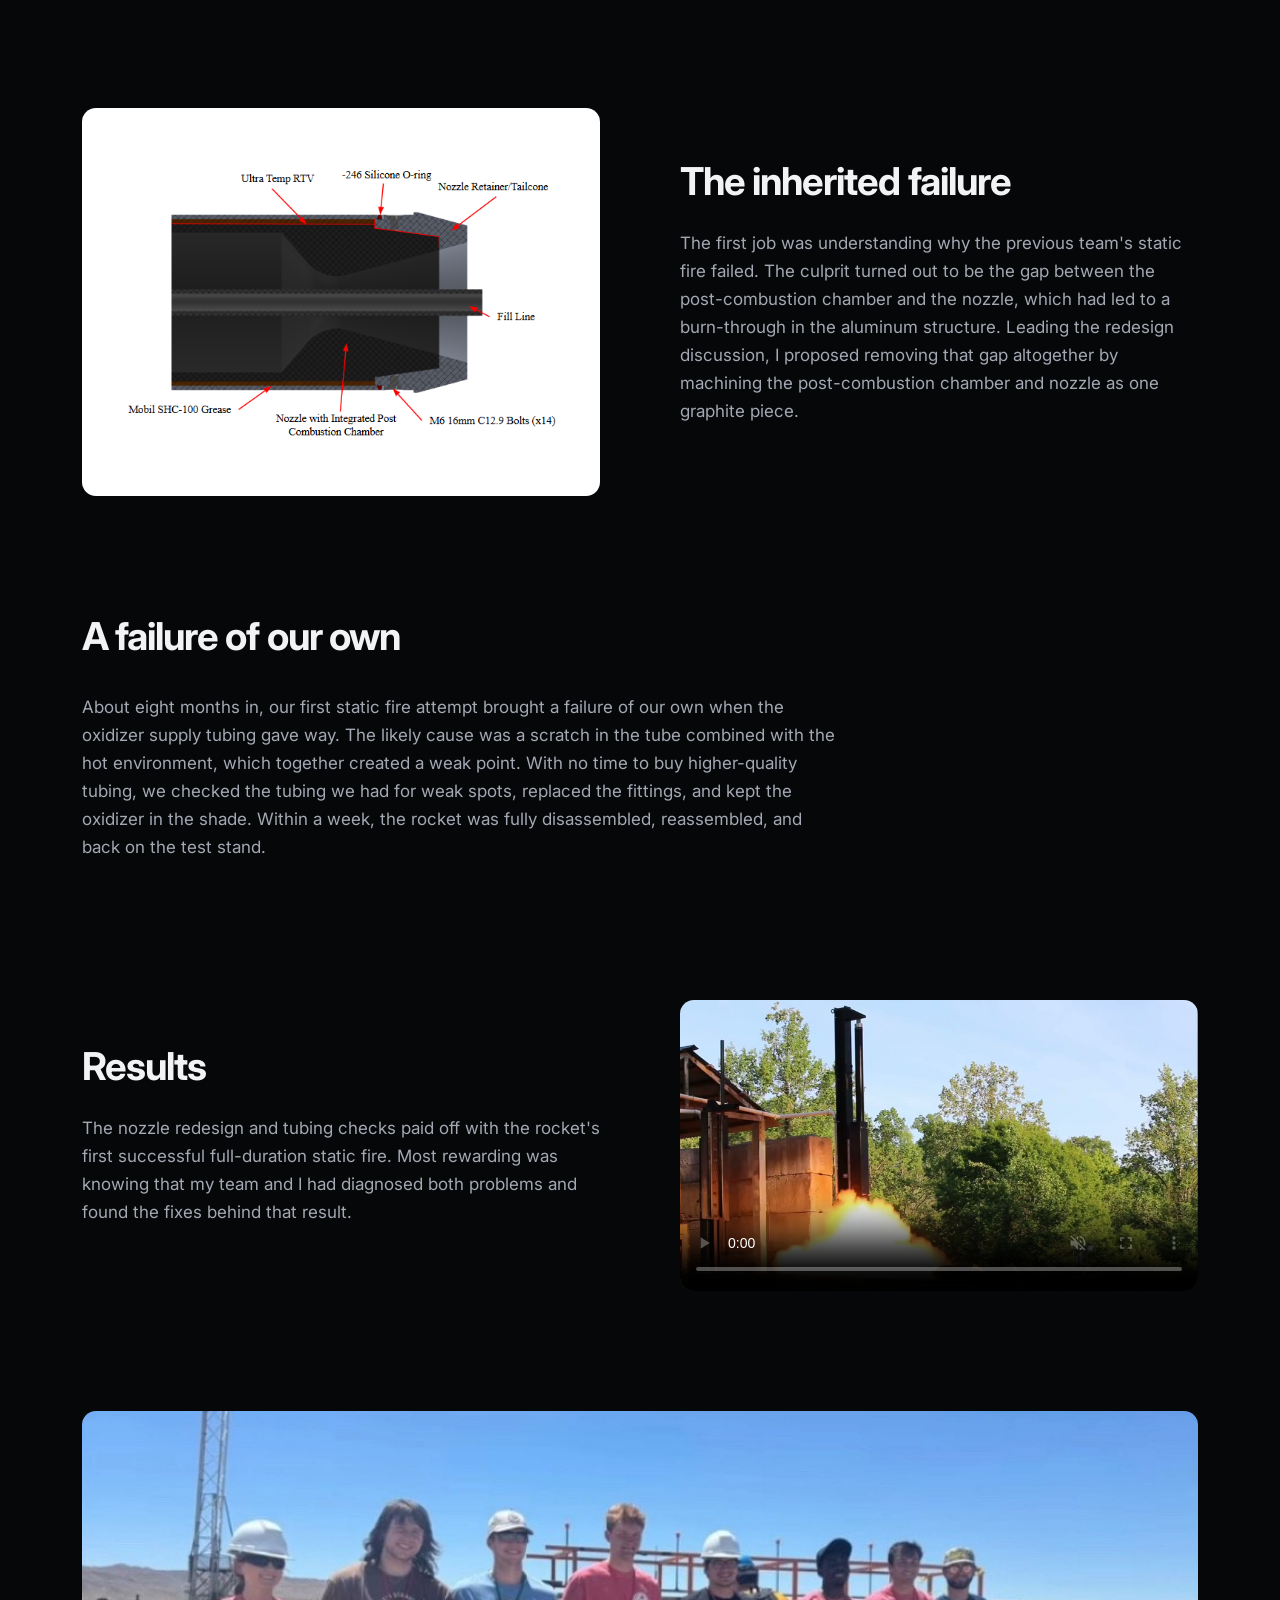
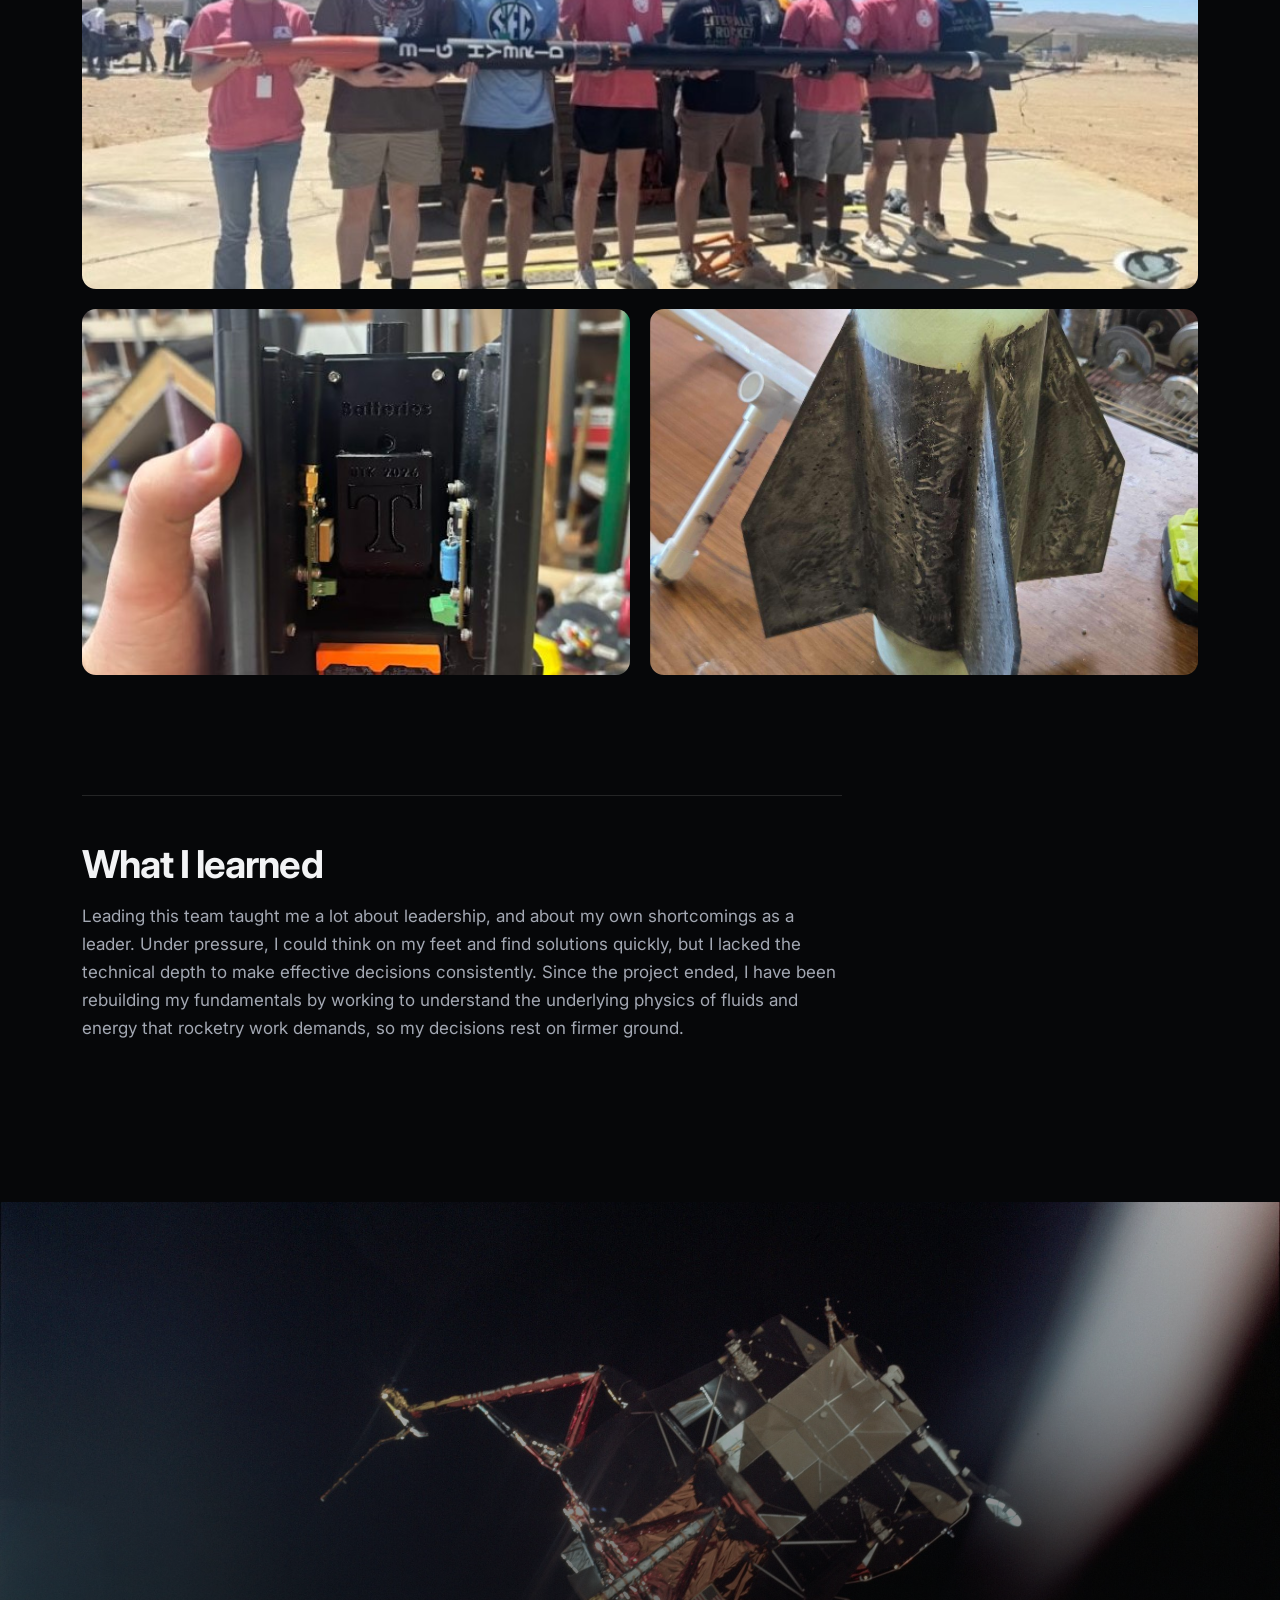
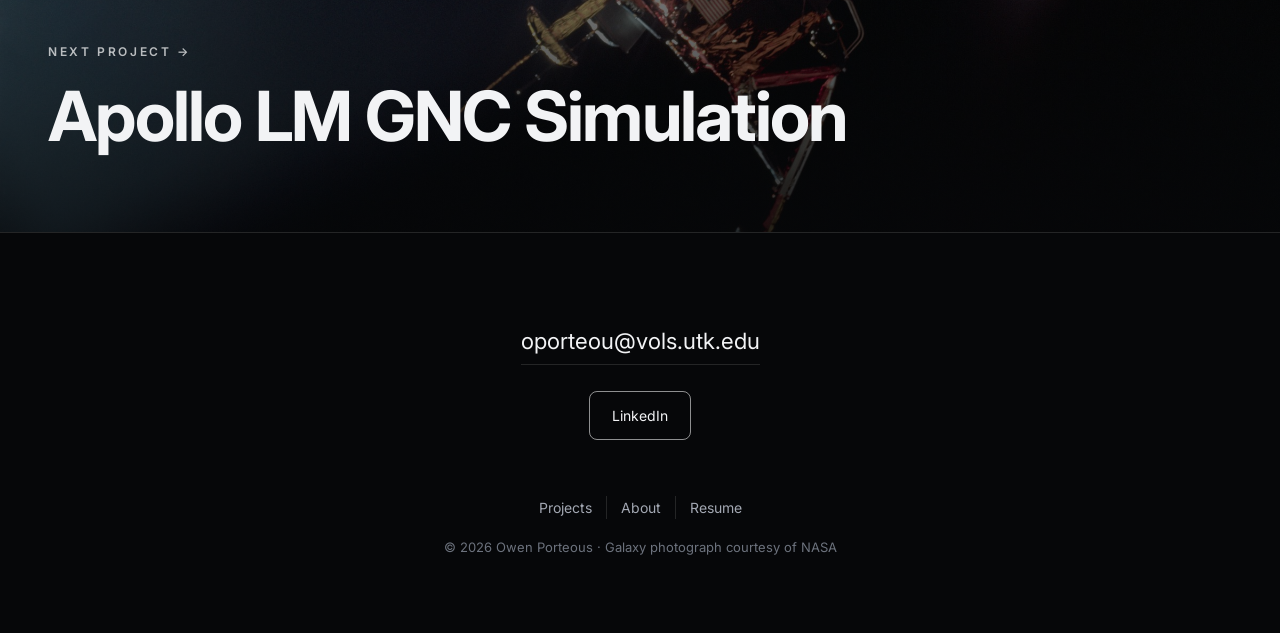
==== commit 20ee2130: "Wording fixes from portfolio review Co-Authored-By: Claude Opus 5 <noreply@anthropic.com>" ====
--- a/hybrid-rocket.html
+++ b/hybrid-rocket.html
@@ -53,13 +53,13 @@
 
     <section class="story prose reveal">
       <h2>Overview</h2>
-      <p>Built for the FAR-OUT competition in Mojave, California, this hybrid rocket was designed to reach 45,000 feet on about 35,000 N-s of total impulse. As technical lead, I took charge of the 13-person senior design team that inherited it from a previous team, one whose failed test fire had kept them out of the competition.</p>
+      <p>Built for the FAR-OUT competition in Mojave, California, this hybrid rocket was designed to reach 45,000 feet on about 35,000 N-s of total impulse. As technical lead, I took charge of the 13-person senior design team that inherited it from a previous team, one whose failed static fire had kept them out of the competition.</p>
     </section>
 
     <section class="story split reveal">
       <div>
         <h2>My role</h2>
-        <p>Much of my work was coordination: planning the rocket's development across five sub-teams and leading through critical moments like test fires and the competition.</p>
+        <p>Much of my work was coordination: planning the rocket's development across five sub-teams and leading through critical moments like static fires and the competition.</p>
       </div>
       <figure>
         <div class="split-media diagram diagram--wide">
@@ -71,7 +71,7 @@
     <section class="story split flip reveal">
       <div>
         <h2>The inherited failure</h2>
-        <p>The first job was understanding why the previous team's test fire failed. The culprit turned out to be the gap between the post-combustion chamber and the nozzle, which had led to a burn-through in the aluminum structure. Leading the redesign discussion, I proposed removing that gap altogether by machining the post-combustion chamber and nozzle as one graphite piece.</p>
+        <p>The first job was understanding why the previous team's static fire failed. The culprit turned out to be the gap between the post-combustion chamber and the nozzle, which had led to a burn-through in the aluminum structure. Leading the redesign discussion, I proposed removing that gap altogether by machining the post-combustion chamber and nozzle as one graphite piece.</p>
       </div>
       <figure>
         <div class="split-media diagram">
@@ -82,7 +82,7 @@
 
     <section class="story prose reveal">
       <h2>A failure of our own</h2>
-      <p>About seven months in, our first static fire attempt brought a failure of our own when the oxidizer supply tubing gave way. The likely cause was a scratch in the tube combined with the hot environment, which together created a weak point. With no time to buy higher-quality tubing, we checked the tubing we had for weak spots, replaced the fittings, and kept the oxidizer in the shade. Within a week, the rocket was fully disassembled, reassembled, and back on the test stand.</p>
+      <p>About eight months in, our first static fire attempt brought a failure of our own when the oxidizer supply tubing gave way. The likely cause was a scratch in the tube combined with the hot environment, which together created a weak point. With no time to buy higher-quality tubing, we checked the tubing we had for weak spots, replaced the fittings, and kept the oxidizer in the shade. Within a week, the rocket was fully disassembled, reassembled, and back on the test stand.</p>
     </section>
 
     <section class="story split reveal">
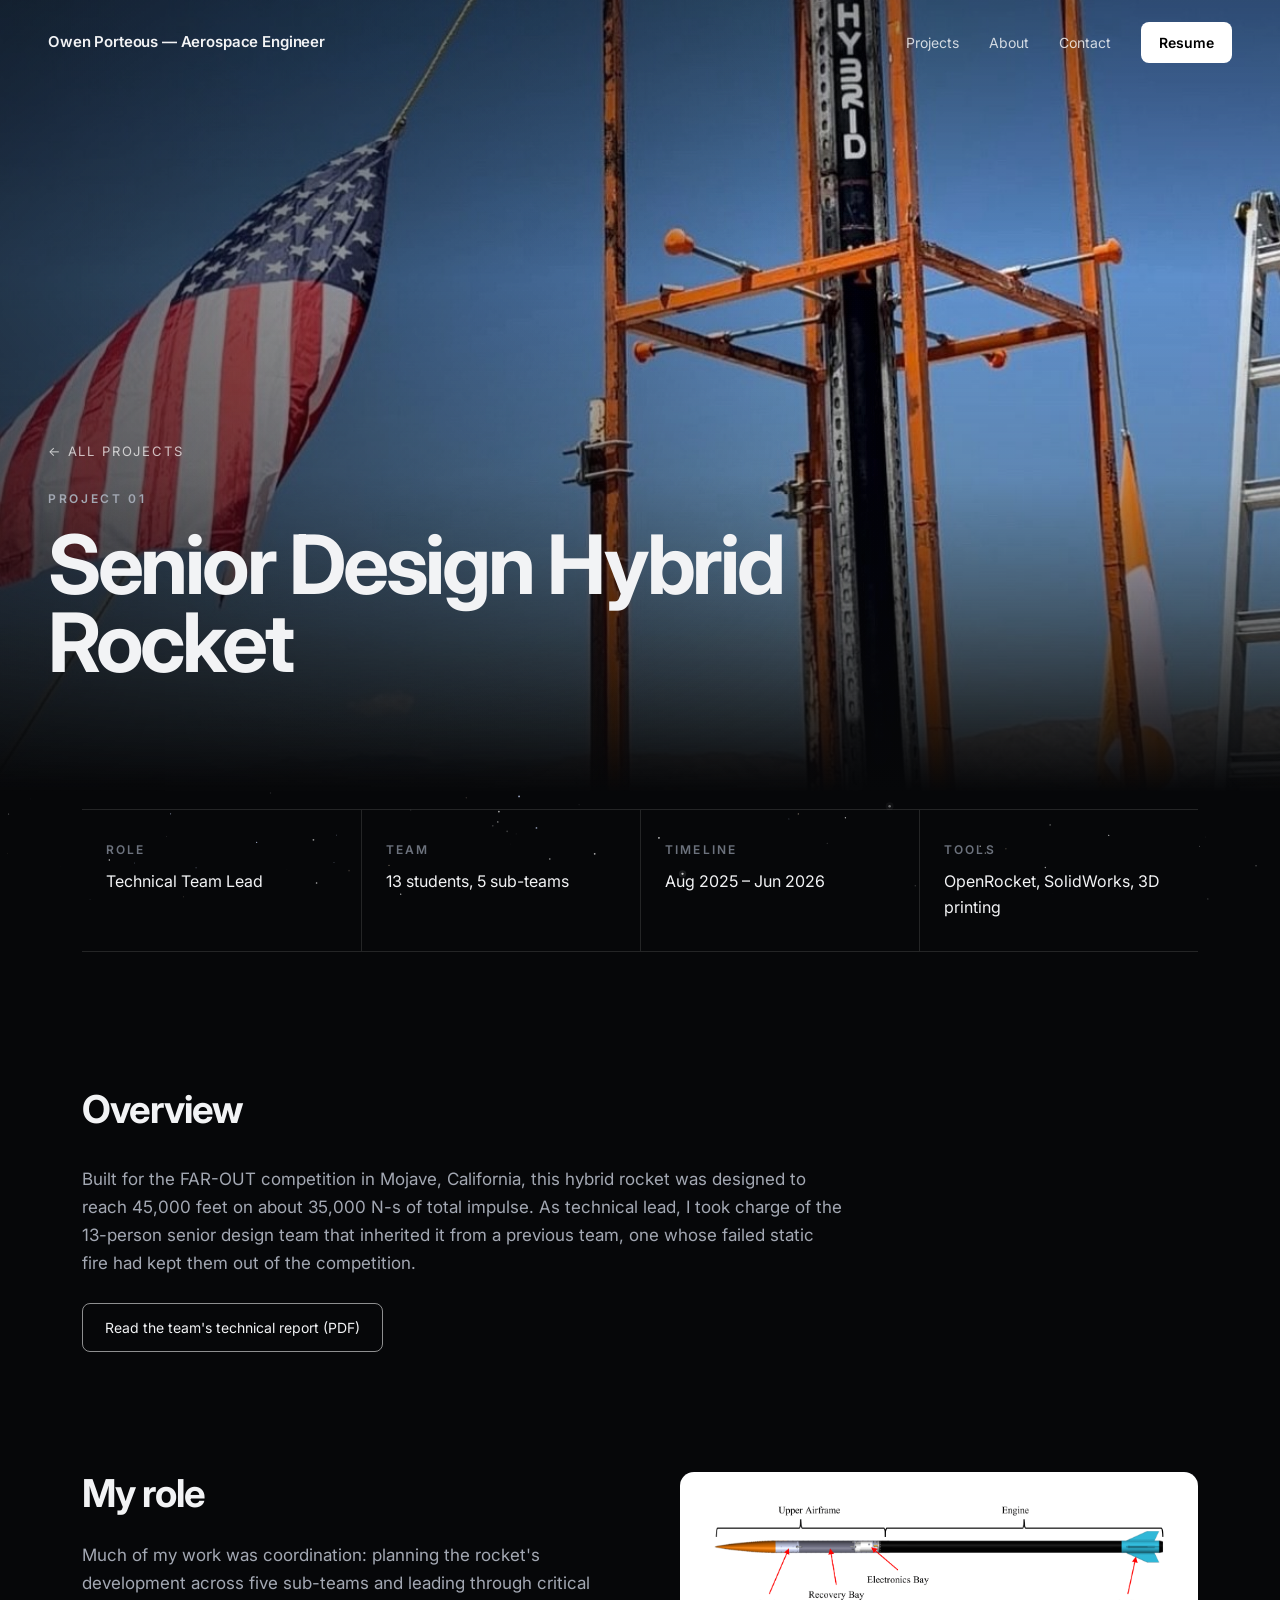
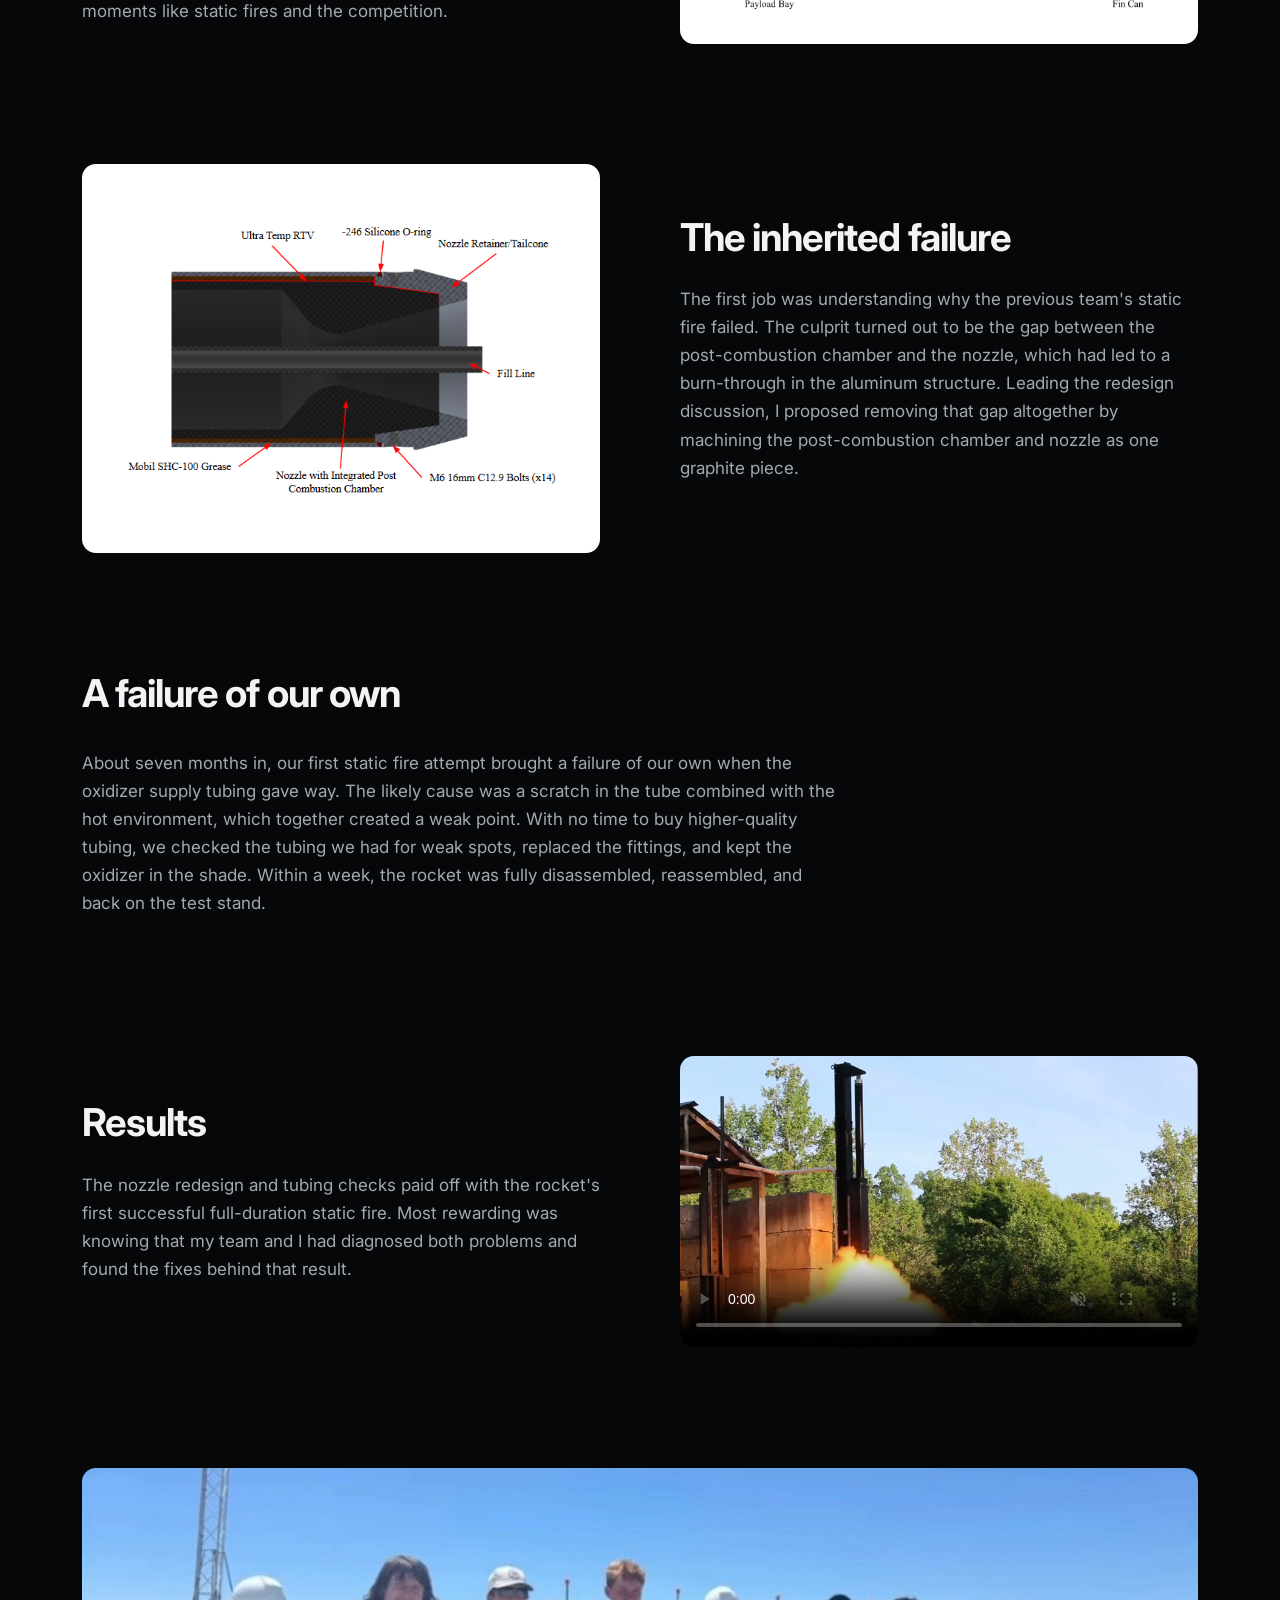
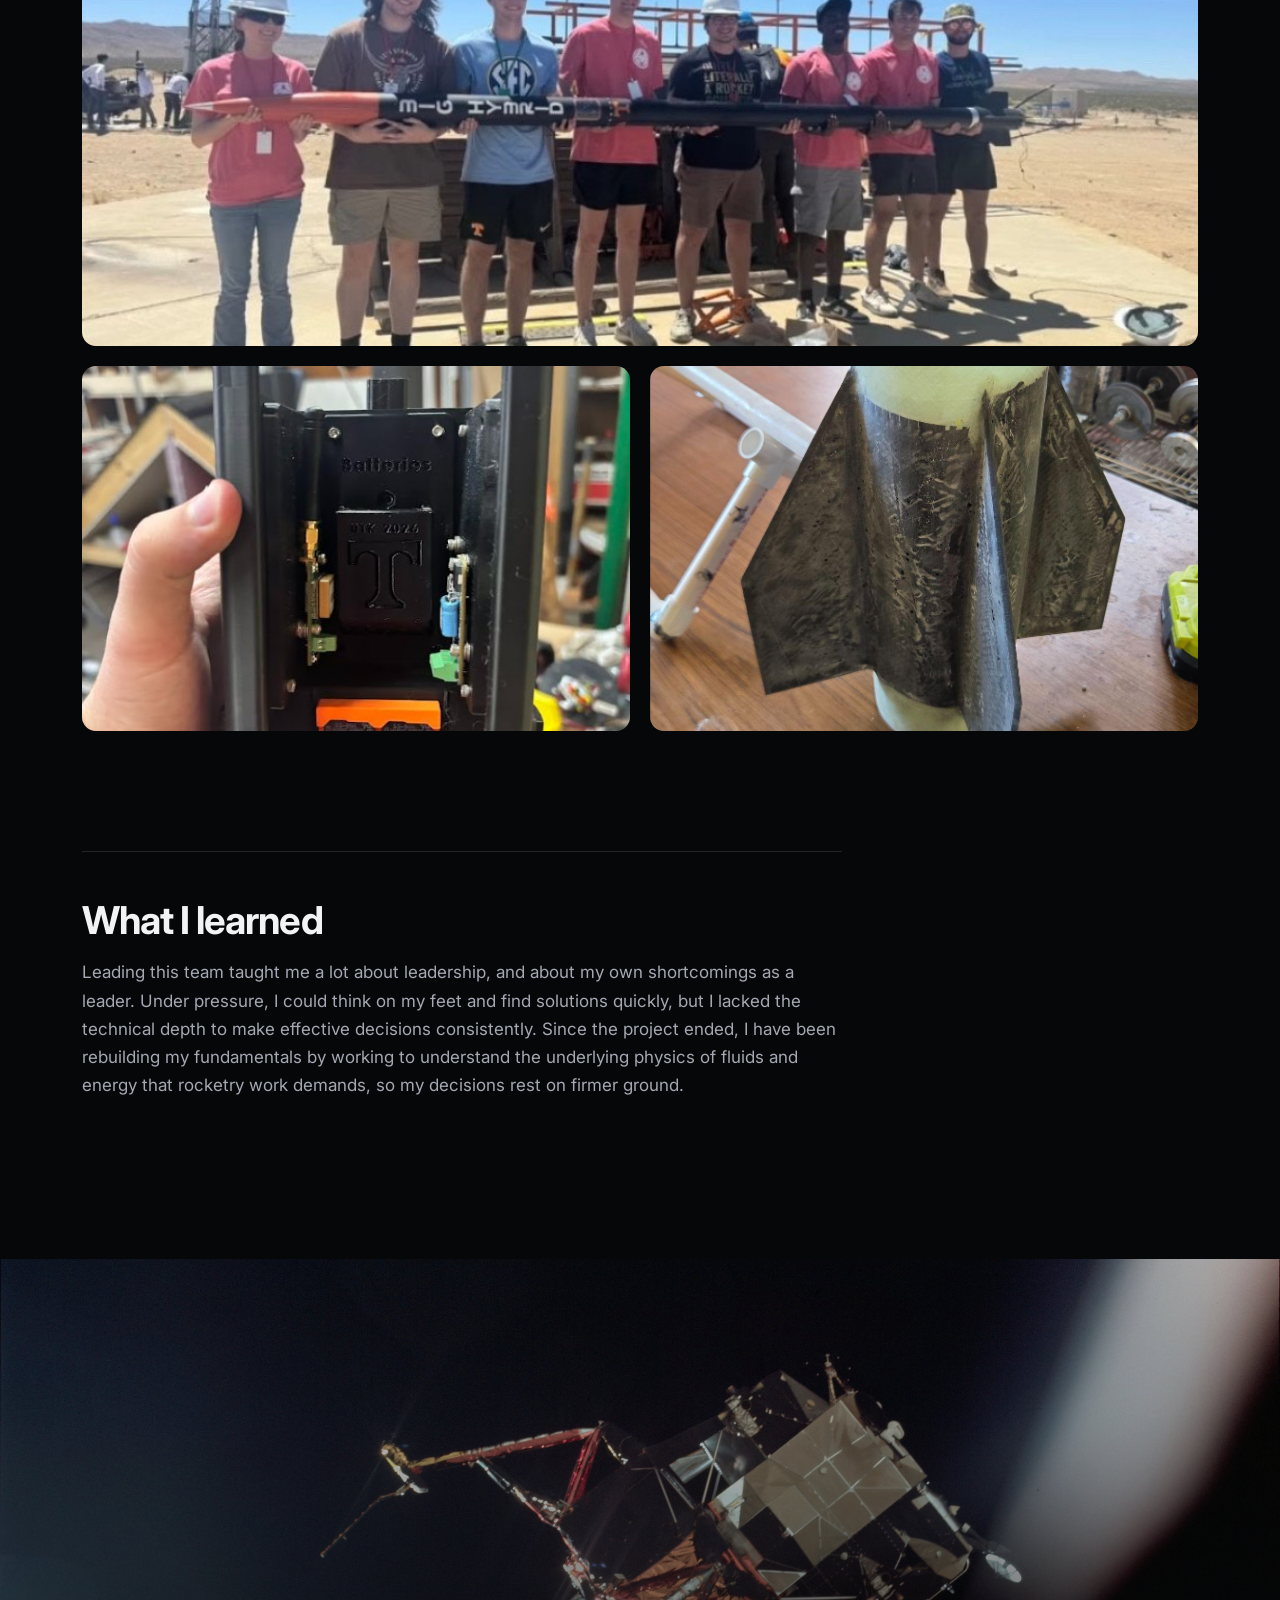
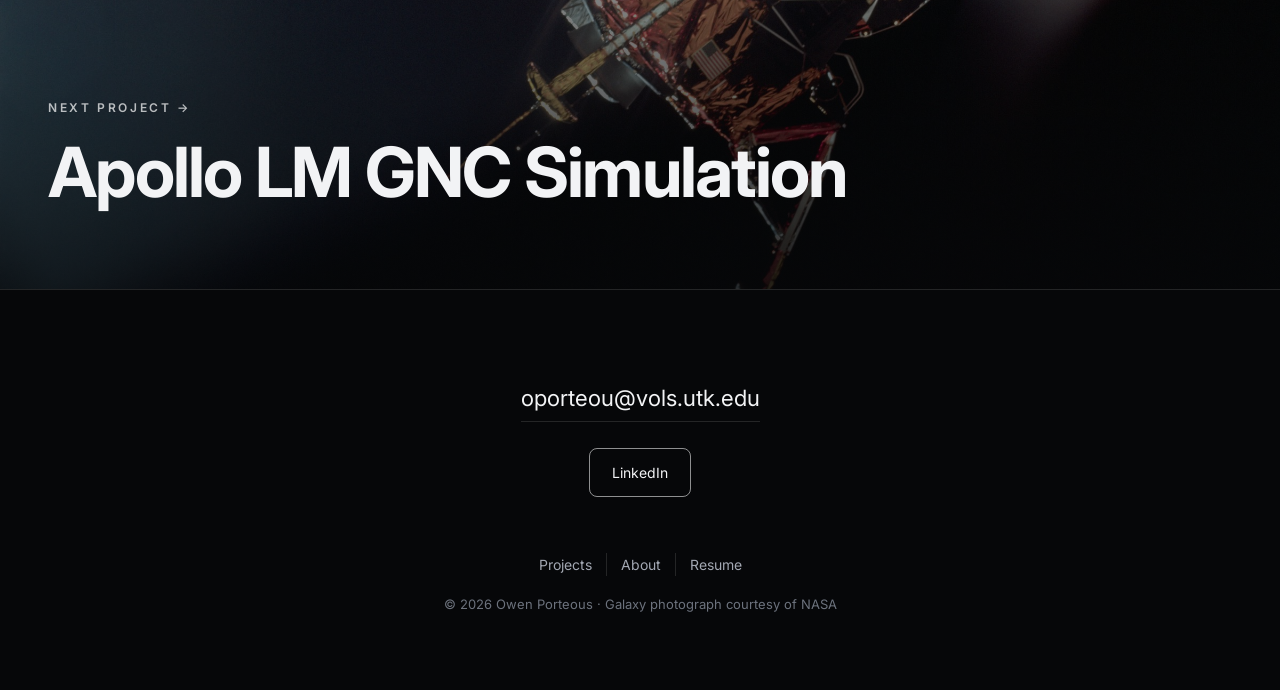
==== commit 5837d1dd: "Link the team's technical report Co-Authored-By: Claude Opus 5 <noreply@anthropic.com>" ====
--- a/hybrid-rocket.html
+++ b/hybrid-rocket.html
@@ -54,6 +54,7 @@
     <section class="story prose reveal">
       <h2>Overview</h2>
       <p>Built for the FAR-OUT competition in Mojave, California, this hybrid rocket was designed to reach 45,000 feet on about 35,000 N-s of total impulse. As technical lead, I took charge of the 13-person senior design team that inherited it from a previous team, one whose failed static fire had kept them out of the competition.</p>
+      <div class="doc-link"><a href="assets/hybrid-rocket-technical-report.pdf" target="_blank" rel="noopener">Read the team's technical report (PDF)</a></div>
     </section>
 
     <section class="story split reveal">
@@ -82,7 +83,7 @@
 
     <section class="story prose reveal">
       <h2>A failure of our own</h2>
-      <p>About eight months in, our first static fire attempt brought a failure of our own when the oxidizer supply tubing gave way. The likely cause was a scratch in the tube combined with the hot environment, which together created a weak point. With no time to buy higher-quality tubing, we checked the tubing we had for weak spots, replaced the fittings, and kept the oxidizer in the shade. Within a week, the rocket was fully disassembled, reassembled, and back on the test stand.</p>
+      <p>About seven months in, our first static fire attempt brought a failure of our own when the oxidizer supply tubing gave way. The likely cause was a scratch in the tube combined with the hot environment, which together created a weak point. With no time to buy higher-quality tubing, we checked the tubing we had for weak spots, replaced the fittings, and kept the oxidizer in the shade. Within a week, the rocket was fully disassembled, reassembled, and back on the test stand.</p>
     </section>
 
     <section class="story split reveal">
--- a/style.css
+++ b/style.css
@@ -278,6 +278,17 @@
 
 .split-media.video { aspect-ratio: 16 / 9; }
 
+.doc-link { margin-top: 26px; }
+.doc-link a {
+  display: inline-block;
+  padding: 12px 22px;
+  border: 1px solid rgba(255, 255, 255, 0.55);
+  border-radius: 8px;
+  font-size: 14px;
+  transition: background 0.25s, color 0.25s;
+}
+.doc-link a:hover { background: #fff; color: #000; }
+
 .infra { display: grid; grid-template-columns: repeat(3, 1fr); border-top: 1px solid var(--line); border-bottom: 1px solid var(--line); }
 .infra-item { padding: 34px 28px 30px; }
 .infra-item + .infra-item { border-left: 1px solid var(--line); }
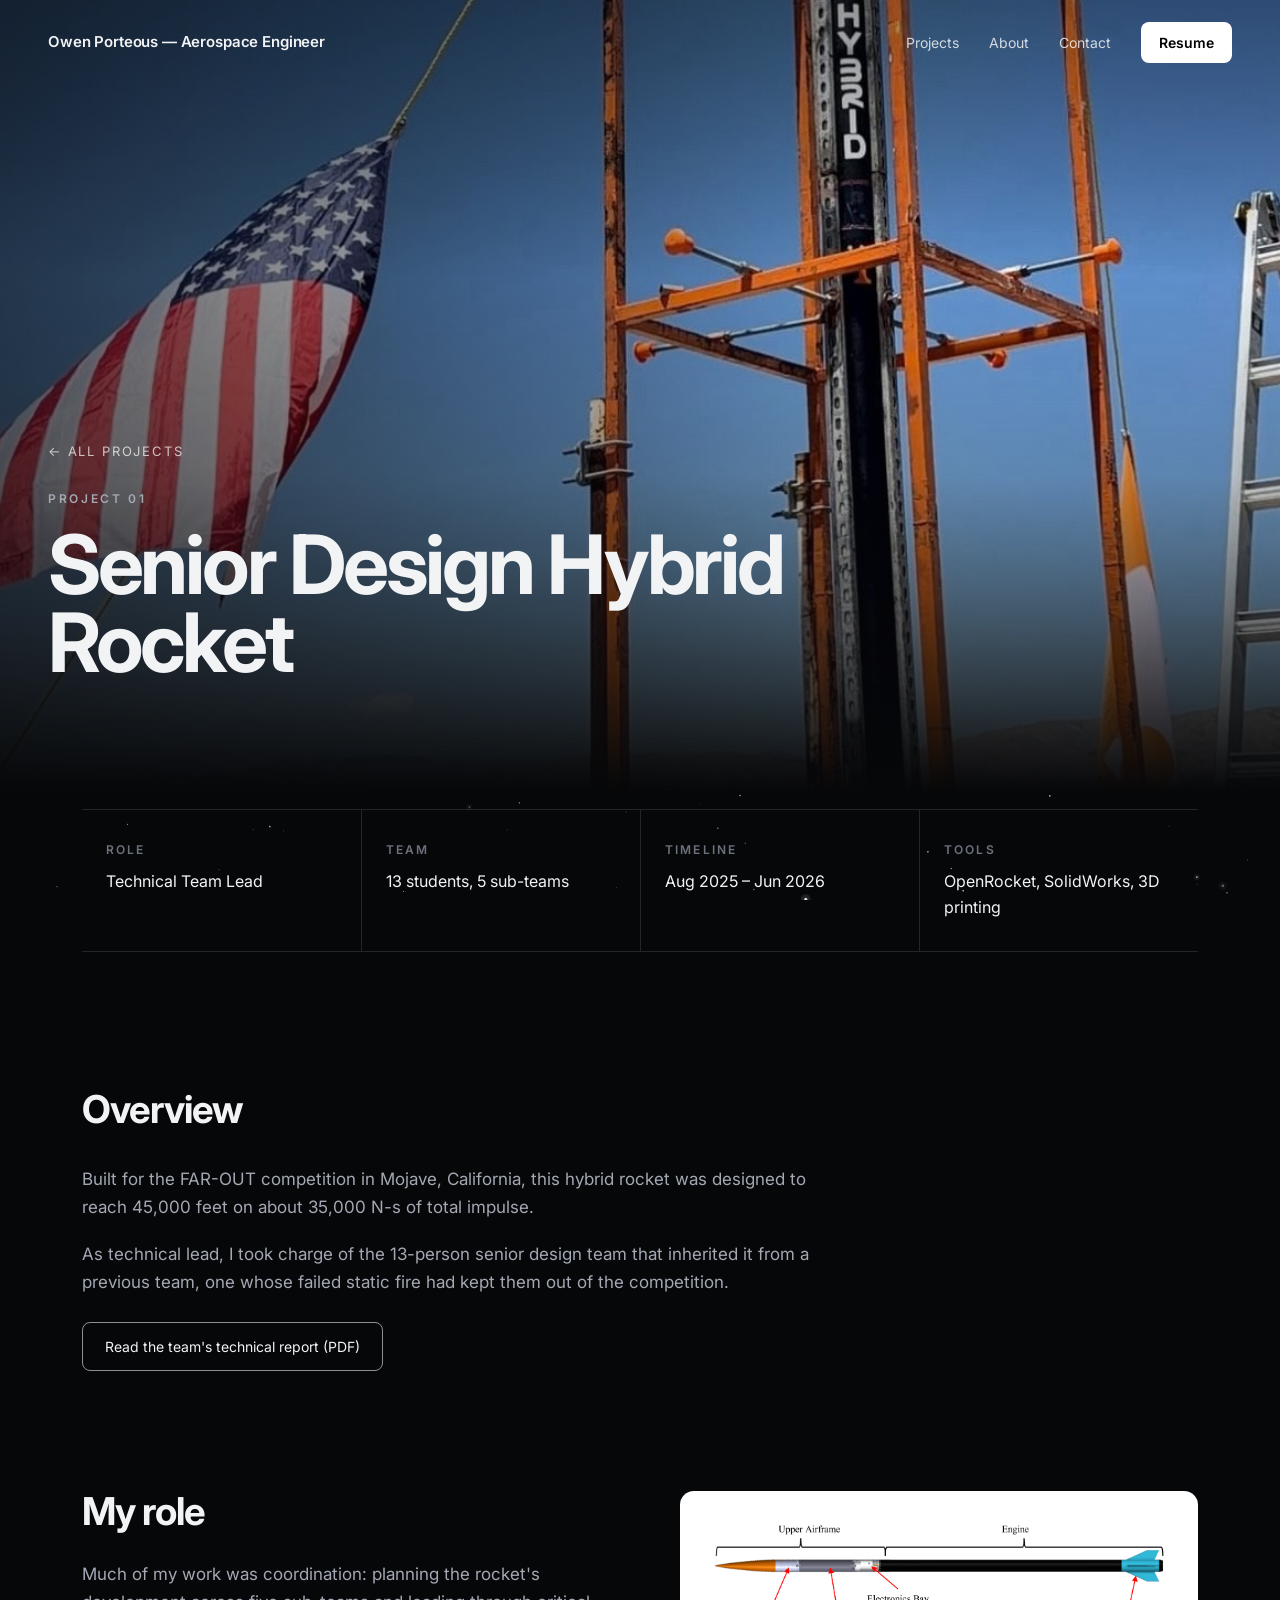
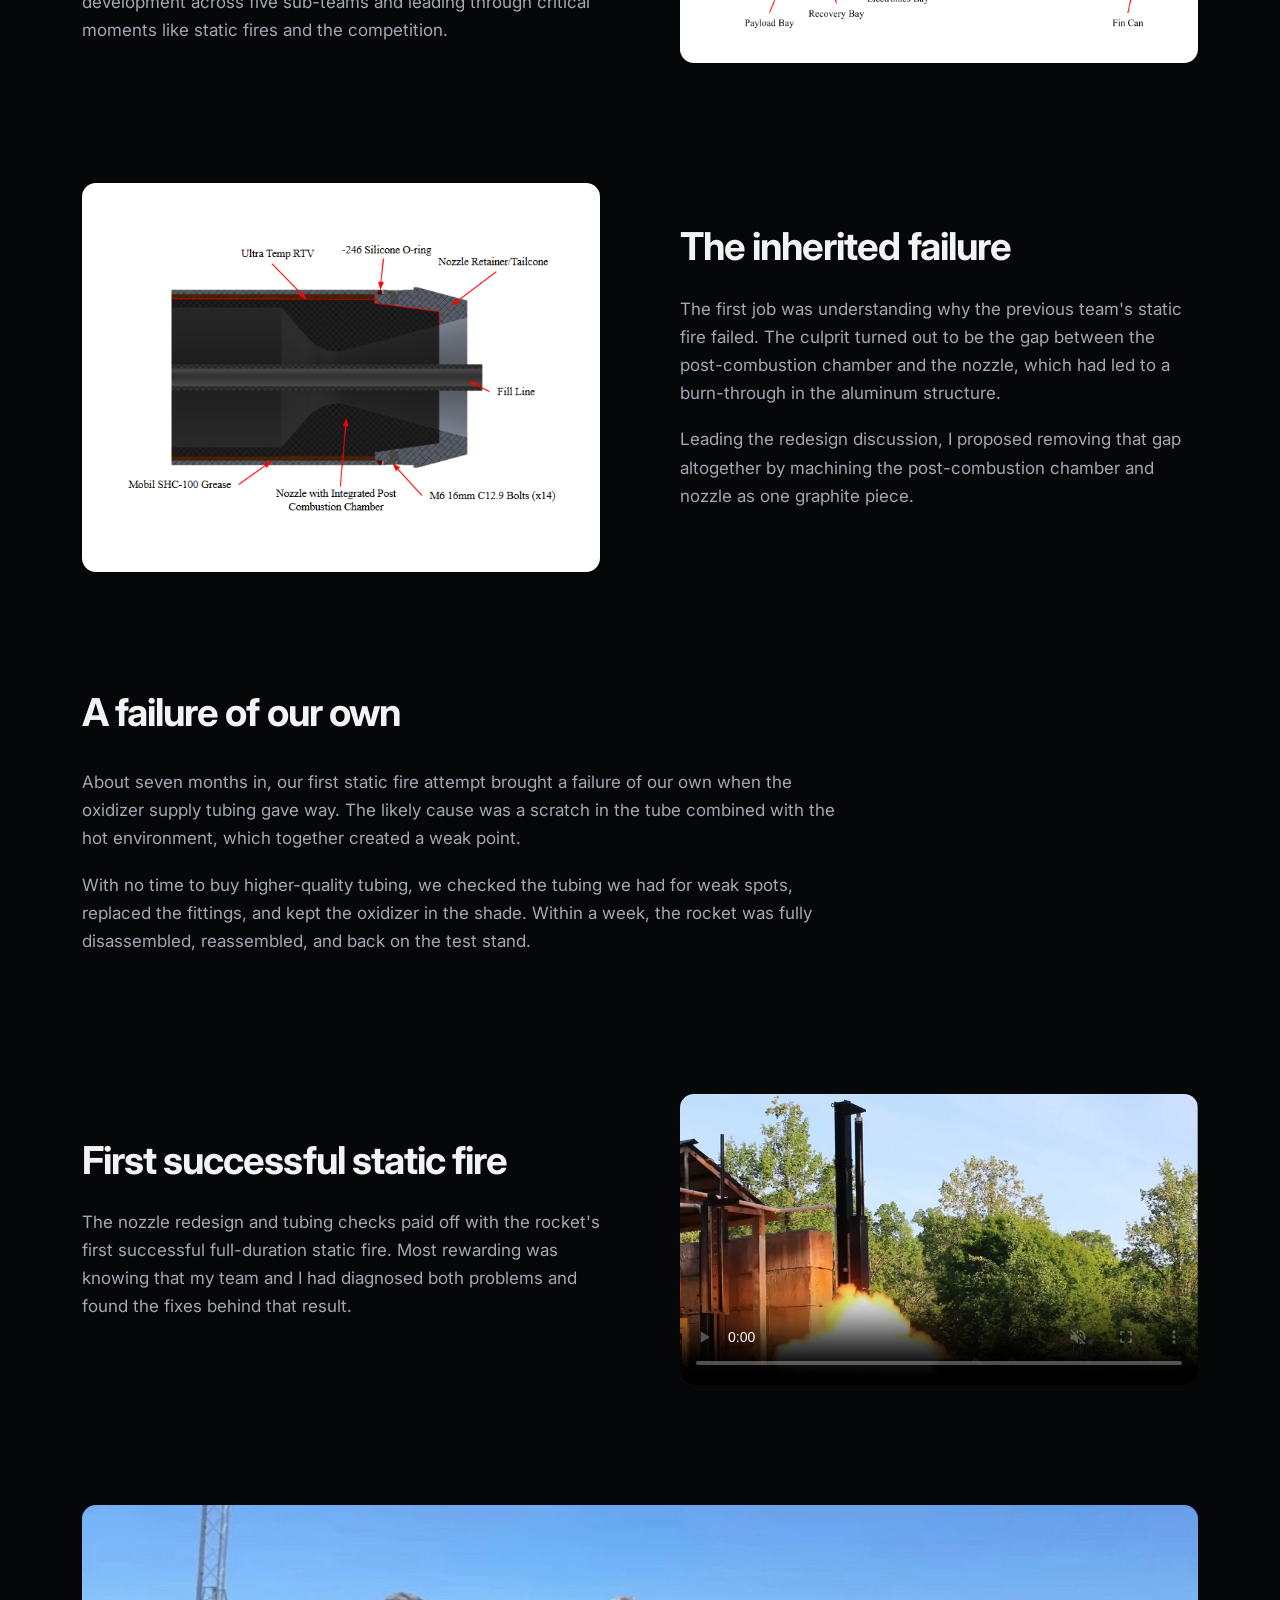
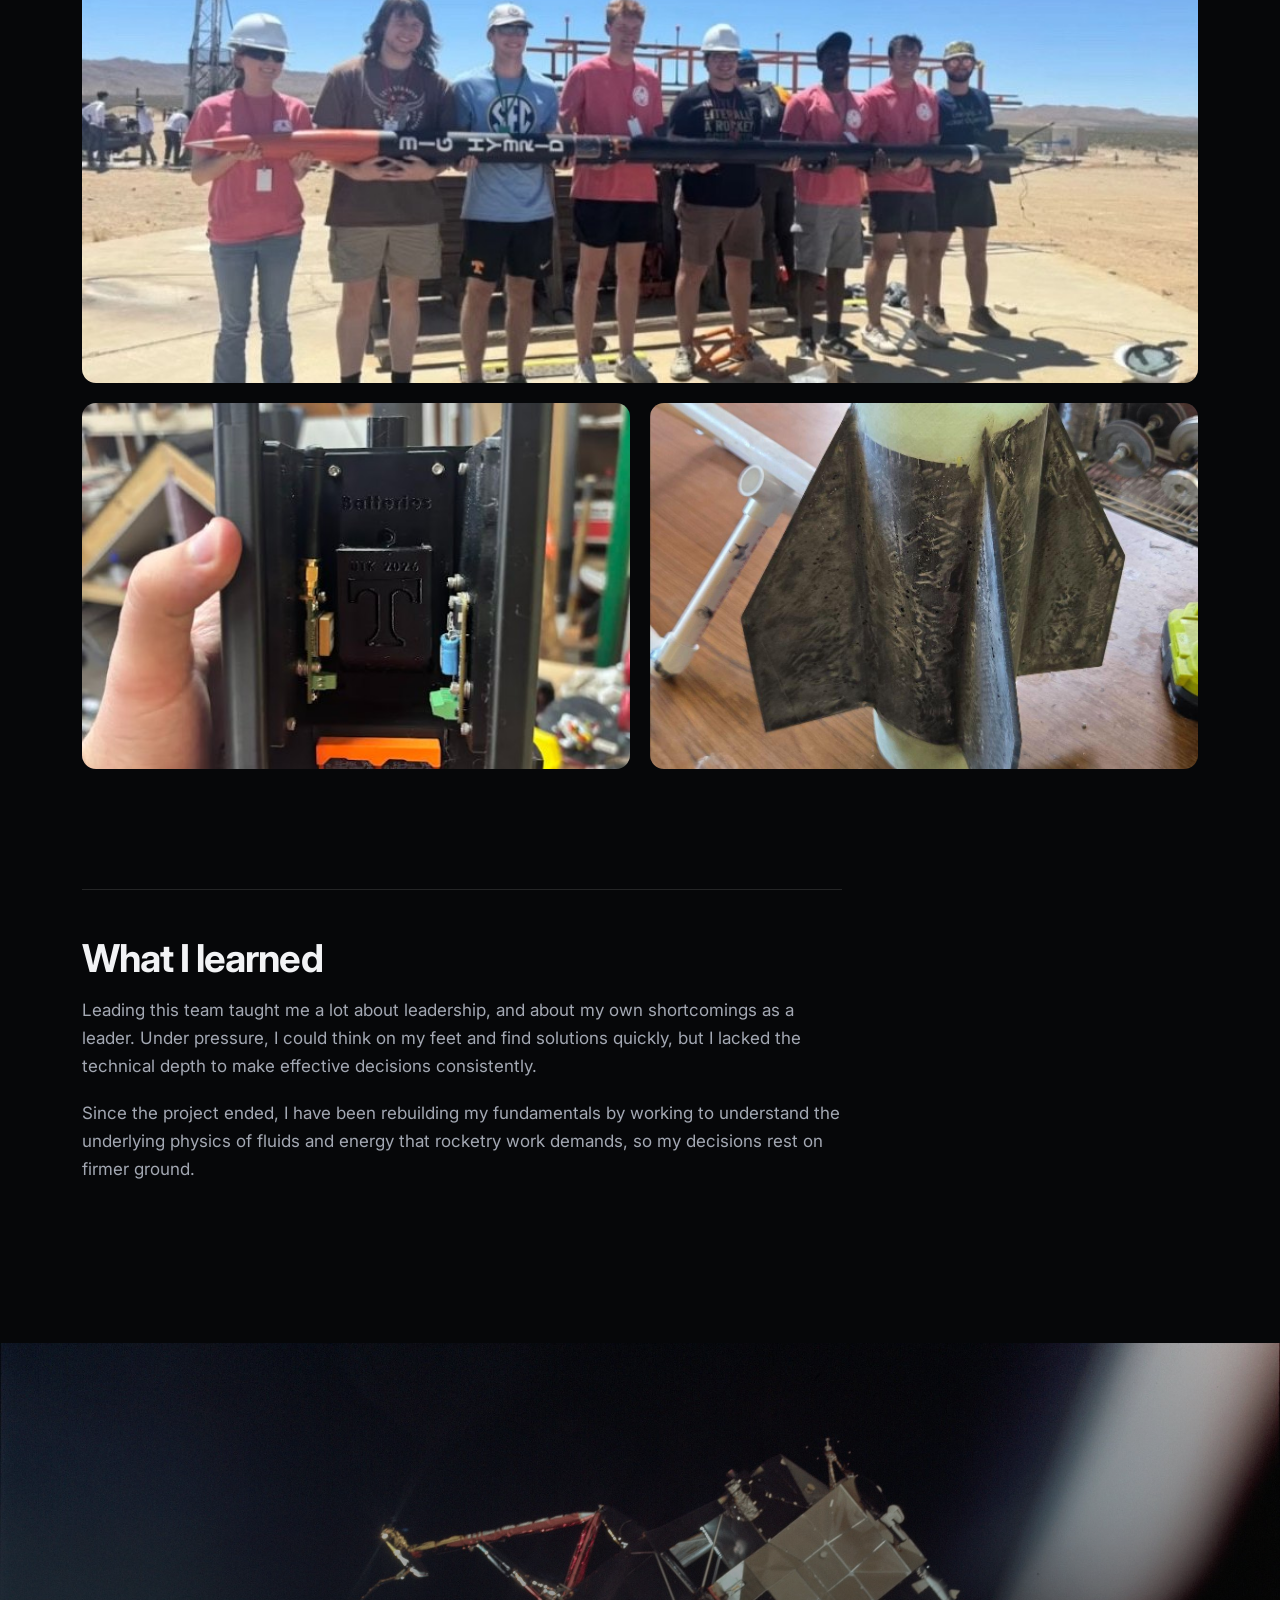
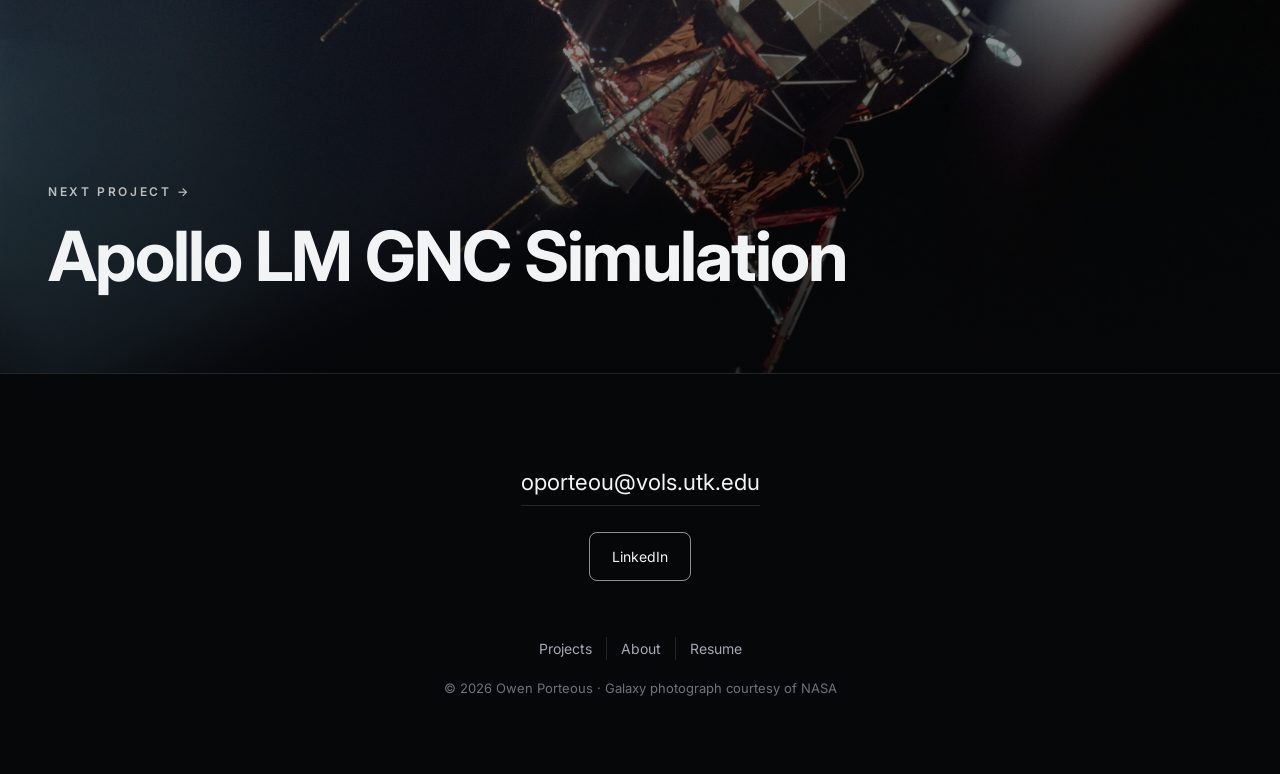
==== commit ee694459: "Owen's intro rewrite, paragraph breaks and Results heading Co-Authored-By: Claude Opus 5.5 <noreply@" ====
--- a/hybrid-rocket.html
+++ b/hybrid-rocket.html
@@ -53,7 +53,8 @@
 
     <section class="story prose reveal">
       <h2>Overview</h2>
-      <p>Built for the FAR-OUT competition in Mojave, California, this hybrid rocket was designed to reach 45,000 feet on about 35,000 N-s of total impulse. As technical lead, I took charge of the 13-person senior design team that inherited it from a previous team, one whose failed static fire had kept them out of the competition.</p>
+      <p>Built for the FAR-OUT competition in Mojave, California, this hybrid rocket was designed to reach 45,000 feet on about 35,000 N-s of total impulse.</p>
+      <p>As technical lead, I took charge of the 13-person senior design team that inherited it from a previous team, one whose failed static fire had kept them out of the competition.</p>
       <div class="doc-link"><a href="assets/hybrid-rocket-technical-report.pdf" target="_blank" rel="noopener">Read the team's technical report (PDF)</a></div>
     </section>
 
@@ -72,7 +73,8 @@
     <section class="story split flip reveal">
       <div>
         <h2>The inherited failure</h2>
-        <p>The first job was understanding why the previous team's static fire failed. The culprit turned out to be the gap between the post-combustion chamber and the nozzle, which had led to a burn-through in the aluminum structure. Leading the redesign discussion, I proposed removing that gap altogether by machining the post-combustion chamber and nozzle as one graphite piece.</p>
+        <p>The first job was understanding why the previous team's static fire failed. The culprit turned out to be the gap between the post-combustion chamber and the nozzle, which had led to a burn-through in the aluminum structure.</p>
+        <p>Leading the redesign discussion, I proposed removing that gap altogether by machining the post-combustion chamber and nozzle as one graphite piece.</p>
       </div>
       <figure>
         <div class="split-media diagram">
@@ -83,12 +85,13 @@
 
     <section class="story prose reveal">
       <h2>A failure of our own</h2>
-      <p>About seven months in, our first static fire attempt brought a failure of our own when the oxidizer supply tubing gave way. The likely cause was a scratch in the tube combined with the hot environment, which together created a weak point. With no time to buy higher-quality tubing, we checked the tubing we had for weak spots, replaced the fittings, and kept the oxidizer in the shade. Within a week, the rocket was fully disassembled, reassembled, and back on the test stand.</p>
+      <p>About seven months in, our first static fire attempt brought a failure of our own when the oxidizer supply tubing gave way. The likely cause was a scratch in the tube combined with the hot environment, which together created a weak point.</p>
+      <p>With no time to buy higher-quality tubing, we checked the tubing we had for weak spots, replaced the fittings, and kept the oxidizer in the shade. Within a week, the rocket was fully disassembled, reassembled, and back on the test stand.</p>
     </section>
 
     <section class="story split reveal">
       <div>
-        <h2>Results</h2>
+        <h2>First successful static fire</h2>
         <p>The nozzle redesign and tubing checks paid off with the rocket's first successful full-duration static fire. Most rewarding was knowing that my team and I had diagnosed both problems and found the fixes behind that result.</p>
       </div>
       <figure>
@@ -106,7 +109,8 @@
 
     <section class="callout prose reveal">
       <h2>What I learned</h2>
-      <p>Leading this team taught me a lot about leadership, and about my own shortcomings as a leader. Under pressure, I could think on my feet and find solutions quickly, but I lacked the technical depth to make effective decisions consistently. Since the project ended, I have been rebuilding my fundamentals by working to understand the underlying physics of fluids and energy that rocketry work demands, so my decisions rest on firmer ground.</p>
+      <p>Leading this team taught me a lot about leadership, and about my own shortcomings as a leader. Under pressure, I could think on my feet and find solutions quickly, but I lacked the technical depth to make effective decisions consistently.</p>
+      <p>Since the project ended, I have been rebuilding my fundamentals by working to understand the underlying physics of fluids and energy that rocketry work demands, so my decisions rest on firmer ground.</p>
     </section>
   </main>
 
--- a/style.css
+++ b/style.css
@@ -115,6 +115,8 @@
 }
 .intro h1 { font-size: clamp(3rem, 6.2vw, 5.4rem); letter-spacing: -0.04em; line-height: 0.98; }
 .intro-sub { margin: 28px 0 38px; max-width: 560px; font-size: clamp(1.05rem, 1.4vw, 1.2rem); color: var(--muted); }
+.intro-sub p { margin: 0 0 0.75em; }
+.intro-sub p:last-child { margin-bottom: 0; }
 .intro-actions { display: flex; flex-wrap: wrap; gap: 12px; align-items: center; }
 .intro-actions .btn-outline { margin-top: 0; }
 .btn-solid {
